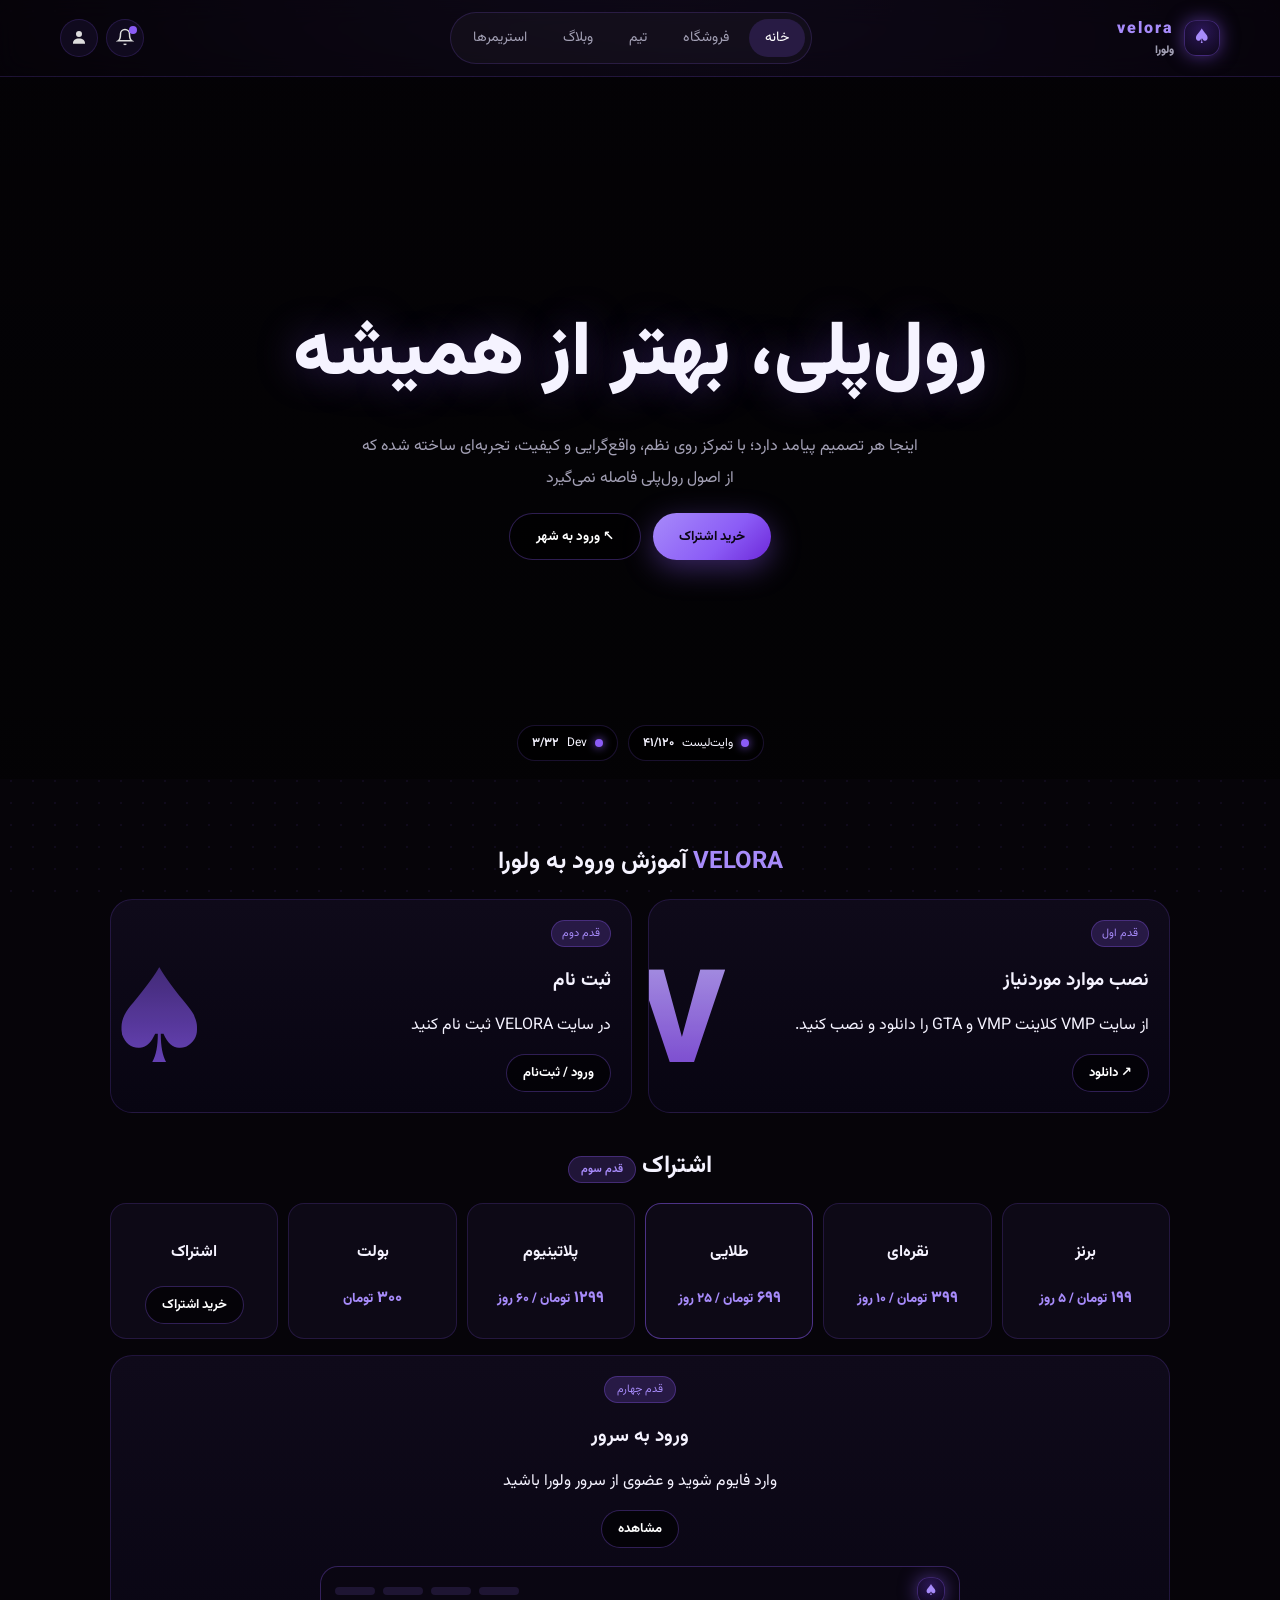
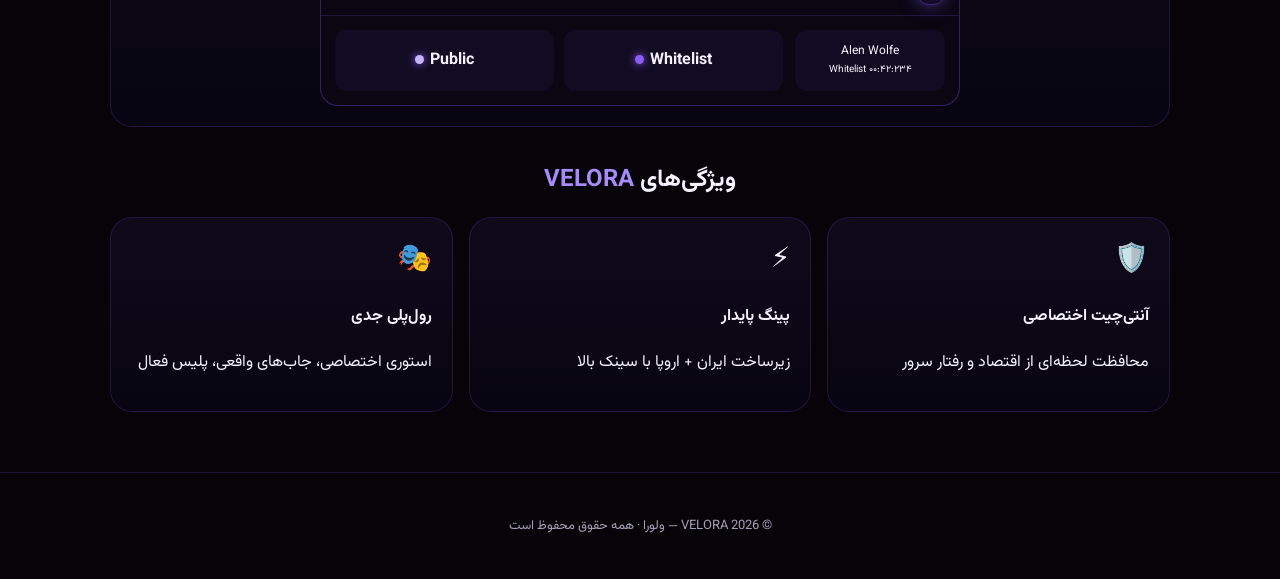
==== index.html @ ada3a2a1 "Add files via upload" ====
<!doctype html>
<html lang="fa" dir="rtl">
<head>
<meta charset="utf-8"/>
<meta name="viewport" content="width=device-width,initial-scale=1"/>
<title>ولورا | رول‌پلی، بهتر از همیشه</title>
<link rel="preconnect" href="https://fonts.googleapis.com">
<link href="https://fonts.googleapis.com/css2?family=Vazirmatn:wght@300;400;500;700;800;900&display=swap" rel="stylesheet">
<link rel="stylesheet" href="style.css"/>
</head>
<body>
<div class="bg-dots"></div>
<div class="bg-glow"></div>

<!-- HEADER -->
<header class="header" id="header">
  <div class="header-inner">
    <a class="logo" href="#/home">
      <span class="logo-mark">♠</span>
      <span class="logo-text">velora<small>ولورا</small></span>
    </a>
    <nav class="nav" id="mainNav">
      <a href="#/home" data-nav="home" class="active">خانه</a>
      <a href="#/shop" data-nav="shop">فروشگاه</a>
      <a href="#/team" data-nav="team">تیم</a>
      <a href="#/blog" data-nav="blog">وبلاگ</a>
      <a href="#/streamers" data-nav="streamers">استریمرها</a>
    </nav>
    <div class="header-actions">
      <button class="icon-btn" id="notifBtn" title="اعلان‌ها">
        <svg viewBox="0 0 24 24" width="18" height="18" fill="none" stroke="currentColor" stroke-width="2"><path d="M6 8a6 6 0 0 1 12 0c0 7 3 9 3 9H3s3-2 3-9"/><path d="M10.3 21a1.94 1.94 0 0 0 3.4 0"/></svg>
        <span class="dot hidden" id="notifDot"></span>
      </button>
      <button class="icon-btn avatar-btn" id="avatarBtn" title="حساب">
        <svg viewBox="0 0 24 24" width="18" height="18" fill="currentColor"><path d="M12 12a4 4 0 1 0 0-8 4 4 0 0 0 0 8zm0 2c-5 0-8 2.5-8 6v1h16v-1c0-3.5-3-6-8-6z"/></svg>
      </button>
      <button class="hamburger" id="menuBtn">☰</button>
    </div>
  </div>
  <div class="notif-panel hidden" id="notifPanel"></div>
</header>

<main>
<!-- HOME -->
<section class="page active" id="page-home">
  <div class="hero">
    <div class="hero-bg"></div>
    <div class="hero-content">
      <h1 class="hero-title">رول‌پلی، بهتر از همیشه</h1>
      <p class="hero-sub">اینجا هر تصمیم پیامد دارد؛ با تمرکز روی نظم، واقع‌گرایی و کیفیت، تجربه‌ای ساخته شده که<br/>از اصول رول‌پلی فاصله نمی‌گیرد</p>
      <div class="hero-btns">
        <button class="btn primary" data-go="#/shop">خرید اشتراک</button>
        <button class="btn ghost" id="enterCityBtn"><span>↖</span> ورود به شهر</button>
      </div>
    </div>
    <div class="hero-status">
      <span class="pill"><i class="pulse"></i> وایت‌لیست <b id="wlCount">۴۱/۱۲۰</b></span>
      <span class="pill"><i class="pulse"></i> Dev <b>۳/۳۲</b></span>
    </div>
  </div>

  <div class="container">
    <h2 class="sec-title"><span class="accent">VELORA</span> آموزش ورود به ولورا</h2>
    <div class="grid2">
      <div class="card tutorial">
        <div class="t-badge">قدم اول</div>
        <div class="t-icon v">V</div>
        <h3>نصب موارد موردنیاز</h3>
        <p>از سایت VMP کلاینت VMP و GTA را دانلود و نصب کنید.</p>
        <button class="btn small ghost">↗ دانلود</button>
      </div>
      <div class="card tutorial">
        <div class="t-badge">قدم دوم</div>
        <div class="t-icon spade">♠</div>
        <h3>ثبت نام</h3>
        <p>در سایت VELORA ثبت نام کنید</p>
        <button class="btn small ghost" data-go="#/auth">ورود / ثبت‌نام</button>
      </div>
    </div>

    <h2 class="sec-title">اشتراک <span class="mini-badge">قدم سوم</span></h2>
    <div class="subs">
      <div class="sub-card"><h4>برنز</h4><div class="price">۱۹۹ <small>تومان / ۵ روز</small></div></div>
      <div class="sub-card"><h4>نقره‌ای</h4><div class="price">۳۹۹ <small>تومان / ۱۰ روز</small></div></div>
      <div class="sub-card gold"><h4>طلایی</h4><div class="price">۶۹۹ <small>تومان / ۲۵ روز</small></div></div>
      <div class="sub-card"><h4>پلاتینیوم</h4><div class="price">۱۲۹۹ <small>تومان / ۶۰ روز</small></div></div>
      <div class="sub-card danger"><h4>بولت</h4><div class="price">۳۰۰ <small>تومان</small></div></div>
      <div class="sub-card buy-card"><h4>اشتراک</h4><button class="btn small ghost" data-go="#/shop">خرید اشتراک</button></div>
    </div>

    <div class="card center-card">
      <div class="mini-badge">قدم چهارم</div>
      <h3>ورود به سرور</h3>
      <p class="muted">وارد فایوم شوید و عضوی از سرور ولورا باشید</p>
      <button class="btn small ghost" data-go="#/dashboard">مشاهده</button>
      <div class="mock">
        <div class="mock-top"><span class="logo-mark sm">♠</span><div class="mock-nav"><i></i><i></i><i></i><i></i></div></div>
        <div class="mock-body">
          <div class="mock-side">Alen Wolfe<br/><small>Whitelist ۰۰:۴۲:۲۳۴</small></div>
          <div class="mock-cards"><div class="mock-c"><b>Whitelist</b><span class="online"></span></div><div class="mock-c"><b>Public</b><span class="online y"></span></div></div>
        </div>
      </div>
    </div>

    <h2 class="sec-title">ویژگی‌های <span class="accent">VELORA</span></h2>
    <div class="grid3" id="features">
      <div class="card"><div class="f-ico">🛡️</div><h4>آنتی‌چیت اختصاصی</h4><p class="muted">محافظت لحظه‌ای از اقتصاد و رفتار سرور</p></div>
      <div class="card"><div class="f-ico">⚡</div><h4>پینگ پایدار</h4><p class="muted">زیرساخت ایران + اروپا با سینک بالا</p></div>
      <div class="card"><div class="f-ico">🎭</div><h4>رول‌پلی جدی</h4><p class="muted">استوری اختصاصی، جاب‌های واقعی، پلیس فعال</p></div>
    </div>
  </div>
</section>

<!-- SHOP -->
<section class="page" id="page-shop">
  <div class="container shop-layout">
    <div class="shop-main">
      <div class="featured" id="featuredRow"></div>
      <div class="shop-head">
        <h2>همه محصولات</h2>
        <select id="sortSel"><option value="new">پیش‌فرض</option><option value="cheap">ارزان‌ترین</option><option value="exp">گران‌ترین</option></select>
      </div>
      <div class="products" id="productGrid"></div>
      <div class="card add-card">
        <h3>➕ افزودن آیتم جدید</h3>
        <p class="muted">فقط کاربران واردشده می‌توانند آیتم اضافه کنند. اگر وارد نیستید به صفحه ساخت اکانت منتقل می‌شوید.</p>
        <button class="btn primary" id="openAddBtn">افزودن آیتم</button>
      </div>
    </div>
    <aside class="filters">
      <div class="f-head"><b>فیلترها (<span id="filterCount">۰</span>)</b><button class="btn small ghost" id="clearFilters">حذف فیلتر</button></div>
      <div class="search"><input id="searchInp" placeholder="جستجو محصول"/><span>🔍</span></div>
      <h4>دسته‌بندی</h4>
      <label class="radio"><input type="radio" name="cat" value="all" checked/> همه</label>
      <label class="radio"><input type="radio" name="cat" value="plate"/> پلاک</label>
      <label class="radio"><input type="radio" name="cat" value="phone"/> شماره تلفن</label>
      <h4>قیمت (تومان)</h4>
      <label class="check"><input type="checkbox" class="priceF" value="0-100"/> زیر ۱۰۰</label>
      <label class="check"><input type="checkbox" class="priceF" value="100-200"/> ۱۰۰ – ۲۰۰</label>
      <label class="check"><input type="checkbox" class="priceF" value="200-100000"/> ۲۰۰ – ۳۰۰</label>
    </aside>
  </div>
</section>

<!-- AUTH -->
<section class="page" id="page-auth">
  <div class="auth-wrap">
    <div class="auth-blur"></div>
    <div class="auth-card">
      <div class="tabs"><button class="tab active" data-tab="register">ثبت نام</button><button class="tab" data-tab="login">ورود</button></div>
      <h2 id="authTitle">ثبت نام</h2>
      <p class="muted">وارد حساب کاربری خود شوید</p>
      <form id="registerForm" novalidate>
        <label>نام کاربری<input id="rUser" placeholder="arian-rra" autocomplete="username"/></label>
        <label>شماره موبایل<input id="rPhone" placeholder="۰۹۰۰۰۰۰۰۲۳۴" inputmode="numeric"/></label>
        <label>ایمیل<input id="rEmail" placeholder="name@email.com" dir="ltr"/></label>
        <div class="row2">
          <label>رمز<input id="rPass" type="password" placeholder="••••••"/></label>
          <label>تکرار رمز<input id="rPass2" type="password" placeholder="••••••"/></label>
        </div>
        <div class="err" id="rErr"></div>
        <button class="btn primary full" type="submit">ساخت حساب کاربری</button>
      </form>
      <form id="loginForm" class="hidden" novalidate>
        <label>نام کاربری یا ایمیل<input id="lUser" placeholder="arian-rra"/></label>
        <label>رمز عبور<input id="lPass" type="password" placeholder="••••••"/></label>
        <div class="err" id="lErr"></div>
        <button class="btn primary full" type="submit">ورود به حساب</button>
      </form>
      <div class="or">یا</div>
      <div class="social"><button class="btn ghost" type="button">G</button><button class="btn ghost" type="button">★</button></div>
      <p class="muted center">حساب کاربری دارید؟ <a href="#/auth" id="swapToLogin">ورود</a></p>
    </div>
  </div>
</section>

<!-- DASHBOARD -->
<section class="page" id="page-dashboard">
  <div class="container dash-layout">
    <aside class="side">
      <div class="me"><div class="avatar-lg" id="meAvatar">V</div><div><b id="meName">مهمان</b><small id="meRole">بدون سایت</small></div></div>
      <button class="side-btn active" data-dash="servers">🖥 سرورها</button>
      <button class="side-btn" data-dash="support">💬 پشتیبانی</button>
      <button class="side-btn" data-dash="app">📦 اپلیکیشن</button>
      <button class="side-btn" data-dash="settings">⚙ تنظیمات</button>
      <button class="side-btn danger" id="logoutBtn">⏻ خروج از حساب</button>
    </aside>
    <div class="dash-main">
      <div class="dash-pane active" id="dash-servers">
        <div class="card"><h3>ورود به سرور</h3><p class="muted">برای ورود به سرور یکی را انتخاب کنید</p></div>
        <div class="grid2">
          <div class="card"><h3>وایت‌لیست <i class="online"></i></h3><p class="muted">بازیکنان ۴۳/۱۲۰ — معمول</p><button class="btn primary full queueBtn">ورود به صف</button></div>
          <div class="card"><h3>Dev <i class="online"></i></h3><p class="muted">بازیکنان ۲/۳۲ — معمول</p><button class="btn primary full queueBtn">ورود به صف</button></div>
        </div>
        <div class="card"><h3>خریدهای من</h3><div id="myOrders" class="muted">هنوز خریدی ثبت نشده.</div></div>
      </div>
      <div class="dash-pane" id="dash-support"><div class="card"><h3>پشتیبانی</h3><p class="muted">تیکت جدید ثبت کنید.</p><input id="ticketSub" placeholder="موضوع تیکت"/><textarea id="ticketMsg" placeholder="متن پیام"></textarea><button class="btn primary" id="ticketBtn">ارسال تیکت</button><div id="ticketList"></div></div></div>
      <div class="dash-pane" id="dash-app"><div class="card"><h3>اپلیکیشن ولورا</h3><p class="muted">به‌زودی برای ویندوز و موبایل.</p></div></div>
      <div class="dash-pane" id="dash-settings">
        <div class="card"><h3>شما اشتراک فعالی ندارید</h3><p class="muted">برای خرید اشتراک می‌توانید به صفحه فروشگاه مراجعه کنید</p><button class="btn primary" data-go="#/shop">فروشگاه</button></div>
        <div class="grid2">
          <div class="card"><h4>عکس پروفایل</h4><input type="file" id="avatarInp" accept="image/*"/><button class="btn small primary" id="avatarSave">آپلود</button></div>
          <div class="card"><h4>پروفایل</h4><p class="muted">تنظیمات پروفایل خود را مدیریت کنید</p></div>
          <div class="card"><h4>⟨⟩ دیسکورد</h4><p class="muted">پروفایل شما به دیسکورد لینک نمی‌باشد</p><button class="btn small ghost linkBtn">لینک</button></div>
          <div class="card"><h4>⦿ استیم</h4><p class="muted">پروفایل شما به استیم لینک نمی‌باشد</p><button class="btn small ghost linkBtn">لینک</button></div>
        </div>
        <div class="card"><button class="btn small ghost" id="toggleInfo">◉ نمایش اطلاعات حساب</button><pre id="accInfo" class="hidden"></pre></div>
      </div>
    </div>
  </div>
</section>

<section class="page" id="page-team"><div class="container"><h2 class="sec-title">تیم ولورا</h2><div class="grid3"><div class="card"><h4>👑 بنیان‌گذار</h4><p class="muted">مدیریت ارشد سرور</p></div><div class="card"><h4>🛠️ توسعه‌دهنده</h4><p class="muted">اسکریپت و زیرساخت</p></div><div class="card"><h4>🎧 پشتیبانی</h4><p class="muted">پاسخگویی ۲۴/۷</p></div></div></div></section>
<section class="page" id="page-blog"><div class="container"><h2 class="sec-title">وبلاگ</h2><div class="card"><h4>آپدیت جدید ولورا منتشر شد</h4><p class="muted">سیستم اقتصادی جدید، شغل‌های تازه و ایونت هفتگی.</p></div></div></section>
<section class="page" id="page-streamers"><div class="container"><h2 class="sec-title">استریمرها</h2><div class="card"><p class="muted">به‌زودی لیست استریمرهای رسمی ولورا اینجا قرار می‌گیرد.</p></div></div></section>
</main>

<!-- ADD MODAL -->
<div class="modal hidden" id="addModal">
  <div class="modal-card">
    <h3>افزودن آیتم جدید</h3>
    <label>عنوان (انگلیسی)<input id="nTitle" placeholder="Vehicle Plate"/></label>
    <label>مقدار / شماره<input id="nValue" placeholder="TURK / 9123333444"/></label>
    <label>دسته<select id="nCat"><option value="plate">پلاک</option><option value="phone">شماره تلفن</option></select></label>
    <label>قیمت (تومان)<input id="nPrice" type="number" min="1" placeholder="1000"/></label>
    <label>کمیابی<select id="nRare"><option>LEGENDARY</option><option>EPIC</option><option>RARE</option></select></label>
    <div class="err" id="nErr"></div>
    <div class="row"><button class="btn ghost" id="addCancel">انصراف</button><button class="btn primary" id="addSave">ثبت آیتم</button></div>
  </div>
</div>

<div class="toast-wrap" id="toasts"></div>
<footer><p>© 2026 VELORA — ولورا · همه حقوق محفوظ است</p></footer>
<script src="app.js"></script>
</body>
</html>
---- style.css ----
:root{--bg:#060409;--bg2:#0b0614;--card:#0f0a1a;--card2:#130c22;--border:rgba(139,92,246,.18);--border2:rgba(139,92,246,.32);--p:#8b5cf6;--pl:#a78bfa;--pd:#6d28d9;--t:#f5f3ff;--m:#a3a0b5;--ok:#a78bfa;--danger:#f43f5e}
*{box-sizing:border-box}body{margin:0;background:var(--bg);color:var(--t);font-family:Vazirmatn,system-ui,Tahoma,sans-serif;overflow-x:hidden}
a{color:var(--pl)}.bg-dots{position:fixed;inset:0;background-image:radial-gradient(rgba(139,92,246,.22) 1px,transparent 1px);background-size:22px 22px;opacity:.35;pointer-events:none;z-index:0}
.bg-glow{position:fixed;inset:0;background:radial-gradient(700px 320px at 50% -40px,rgba(139,92,246,.22),transparent),radial-gradient(600px 400px at 85% 30%,rgba(109,40,217,.12),transparent);pointer-events:none;z-index:0}
.header{position:sticky;top:0;z-index:20;backdrop-filter:blur(12px);background:rgba(6,4,9,.7);border-bottom:1px solid var(--border)}
.header-inner{max-width:1200px;margin:auto;display:flex;align-items:center;justify-content:space-between;padding:12px 20px}
.logo{display:flex;align-items:center;gap:10px;text-decoration:none;color:var(--t)}
.logo-mark{width:36px;height:36px;display:grid;place-items:center;background:radial-gradient(circle at 50% 30%,#2a1656,#0d0718);border:1px solid var(--border2);border-radius:12px;color:var(--pl);font-size:20px;box-shadow:0 0 18px rgba(139,92,246,.5)}
.logo-mark.sm{width:28px;height:28px;font-size:15px}
.logo-text{font-weight:900;letter-spacing:2px;color:var(--pl)}.logo-text small{display:block;font-size:11px;color:var(--m);letter-spacing:0}
.nav{display:flex;gap:4px;background:rgba(255,255,255,.03);border:1px solid var(--border);padding:6px;border-radius:999px}
.nav a{color:var(--m);text-decoration:none;padding:8px 16px;border-radius:999px;font-size:14px}.nav a.active,.nav a:hover{background:rgba(139,92,246,.18);color:#fff}
.header-actions{display:flex;gap:8px;align-items:center}
.icon-btn{width:38px;height:38px;border-radius:50%;border:1px solid var(--border);background:#100a1e;color:#ddd;cursor:pointer;position:relative}
.icon-btn:hover{border-color:var(--p)}.dot{position:absolute;top:6px;right:6px;width:8px;height:8px;background:var(--p);border-radius:50%}.hidden{display:none!important}
.hamburger{display:none;background:none;border:1px solid var(--border);color:#fff;border-radius:10px;padding:8px 10px}
.notif-panel{position:absolute;left:20px;top:60px;background:var(--card);border:1px solid var(--border2);border-radius:14px;padding:12px;min-width:280px;box-shadow:0 20px 60px rgba(0,0,0,.6)}
main{position:relative;z-index:1}.page{display:none}.page.active{display:block}
.hero{position:relative;min-height:78vh;display:flex;align-items:center;justify-content:center;text-align:center;overflow:hidden;background:#050308}
.hero-bg{position:absolute;inset:0;background:linear-gradient(rgba(5,3,8,.72),rgba(5,3,8,.92)),url('https://images.unsplash.com/photo-1477959858617-67f85cf4f1df?w=1600&q=60&auto=format&fit=crop') center/cover;filter:grayscale(.4) brightness(.7)}
.hero-content{position:relative;max-width:800px;padding:40px 20px}.hero-title{font-size:clamp(38px,7vw,76px);font-weight:900;margin:0;text-shadow:0 0 40px rgba(139,92,246,.35)}
.hero-sub{color:var(--m);line-height:2}.hero-btns{display:flex;gap:12px;justify-content:center;margin-top:18px}
.btn{border-radius:999px;padding:12px 26px;border:1px solid var(--border2);cursor:pointer;font-family:inherit;font-weight:700}
.btn.primary{background:linear-gradient(135deg,var(--pl),var(--p) 60%,var(--pd));color:#0b0614;border:none;box-shadow:0 8px 30px rgba(139,92,246,.4)}
.btn.primary:hover{filter:brightness(1.1)}.btn.ghost{background:rgba(0,0,0,.6);color:#fff}.btn.small{padding:8px 16px;font-size:13px}.btn.full{width:100%}
.hero-status{position:absolute;bottom:18px;display:flex;gap:10px}.pill{background:rgba(0,0,0,.7);border:1px solid var(--border);border-radius:999px;padding:8px 14px;font-size:12px;display:flex;gap:8px;align-items:center}.pulse{width:8px;height:8px;background:var(--p);border-radius:50%;box-shadow:0 0 10px var(--p);animation:pl 1.6s infinite}@keyframes pl{50%{opacity:.4}}
.container{max-width:1100px;margin:auto;padding:30px 20px}
.sec-title{text-align:center;margin:34px 0 18px;font-size:24px}.accent{color:var(--pl)}
.grid2{display:grid;grid-template-columns:1fr 1fr;gap:16px}.grid3{display:grid;grid-template-columns:repeat(3,1fr);gap:16px}
.card{background:linear-gradient(180deg,var(--card),#080512);border:1px solid var(--border);border-radius:22px;padding:20px;position:relative;overflow:hidden}
.card:hover{border-color:var(--border2)}
.tutorial{min-height:170px}.t-badge{background:rgba(139,92,246,.2);color:var(--pl);font-size:11px;padding:4px 10px;border-radius:999px;display:inline-block;border:1px solid var(--border2)}
.t-icon{position:absolute;left:-10px;bottom:-20px;font-size:130px;font-weight:900;opacity:.9}.t-icon.v{background:linear-gradient(180deg,#c4b5fd,#6d28d9);-webkit-background-clip:text;background-clip:text;color:transparent}
.t-icon.spade{color:transparent;background:linear-gradient(180deg,#3a2568,#8b5cf6);-webkit-background-clip:text;background-clip:text}
.subs{display:grid;grid-template-columns:repeat(6,1fr);gap:10px}.sub-card{background:#0d0916;border:1px solid var(--border);border-radius:16px;padding:14px;text-align:center}.sub-card.gold{border-color:rgba(139,92,246,.5)}.price{color:var(--pl);font-weight:800}
.center-card{text-align:center;margin-top:16px}.mini-badge{background:rgba(139,92,246,.2);color:var(--pl);border:1px solid var(--border2);font-size:11px;padding:4px 12px;border-radius:999px;display:inline-block}
.mock{margin:18px auto 0;max-width:640px;background:#0a0612;border:1px solid var(--border2);border-radius:18px;overflow:hidden}.mock-top{display:flex;align-items:center;justify-content:space-between;padding:10px 14px;border-bottom:1px solid var(--border)}.mock-nav{display:flex;gap:8px}.mock-nav i{width:40px;height:8px;background:#1e1533;border-radius:99px;display:block}.mock-body{display:flex;gap:12px;padding:14px}.mock-side{width:150px;background:#120c22;border-radius:12px;padding:12px;font-size:12px}.mock-cards{flex:1;display:grid;grid-template-columns:1fr 1fr;gap:10px}.mock-c{background:#120c22;border-radius:12px;padding:18px}.online{display:inline-block;width:9px;height:9px;background:var(--p);border-radius:50%;box-shadow:0 0 8px var(--p);margin-right:6px}.online.y{background:#c4b5fd}
.f-ico{font-size:28px}
/* shop */
.shop-layout{display:grid;grid-template-columns:1fr 260px;gap:18px}.featured{display:grid;grid-template-columns:repeat(3,1fr);gap:14px;margin-bottom:16px}
.products{display:grid;grid-template-columns:repeat(3,1fr);gap:14px}
.p-card{background:#0e0a18;border:1px solid rgba(255,180,0,.35);border-radius:20px;overflow:hidden;position:relative}
.p-card.plate{border-color:var(--border2)}.p-visual{background:#000;border:1px solid var(--p);margin:10px;border-radius:14px;padding:18px 10px;text-align:center;box-shadow:inset 0 0 30px rgba(139,92,246,.25),0 0 20px rgba(139,92,246,.2)}
.p-visual .neon{font-weight:900;font-size:26px;color:#d8ccff;text-shadow:0 0 8px var(--p),0 0 22px var(--p);letter-spacing:1px;direction:ltr}
.p-visual .sub{font-size:11px;letter-spacing:4px;color:var(--pl)}.rare{position:absolute;top:12px;left:12px;font-size:10px;background:rgba(0,0,0,.7);border:1px solid #a78bfa;color:#d9ccff;padding:3px 10px;border-radius:999px}
.p-body{padding:12px 14px}.p-body h4{margin:0}.p-body small{color:var(--pl)}.p-foot{display:flex;justify-content:space-between;align-items:center;margin-top:10px}.p-price{font-weight:900;font-size:20px}.p-price small{font-size:11px;color:var(--m);font-weight:400}
.sold{background:rgba(139,92,246,.25);color:#cfc3ff;border:none;padding:10px 18px;border-radius:999px}
.shop-head{display:flex;justify-content:space-between;align-items:center;margin:8px 0}
.filters{background:#0d0916;border:1px solid var(--border);border-radius:18px;padding:16px;height:fit-content;position:sticky;top:80px}
.f-head{display:flex;justify-content:space-between;align-items:center}.search{display:flex;align-items:center;background:#080512;border:1px solid var(--border);border-radius:12px;padding:8px 12px;margin:14px 0}.search input{background:none;border:none;color:#fff;outline:none;width:100%;font-family:inherit}
.radio,.check{display:block;margin:8px 0;color:var(--m);font-size:14px;cursor:pointer}
select,input,textarea{background:#080512;border:1px solid var(--border);color:#fff;border-radius:12px;padding:12px;font-family:inherit;width:100%;margin-top:6px}
label{font-size:13px;color:var(--m);display:block;margin:10px 0}input:focus{border-color:var(--p);outline:none}
.add-card{margin-top:16px;text-align:center}
/* auth */
.auth-wrap{display:grid;grid-template-columns:1fr 480px;min-height:80vh}.auth-blur{background:url('https://images.unsplash.com/photo-1449824913935-59a10b8d2000?w=800&q=60') center/cover;filter:blur(18px) brightness(.4)}
.auth-card{background:#080510;border:1px solid var(--border);border-radius:26px;padding:28px;margin:30px;align-self:center}
.tabs{display:flex;gap:8px;margin-bottom:10px}.tab{flex:1;padding:10px;border-radius:12px;border:1px solid var(--border);background:transparent;color:var(--m);cursor:pointer}.tab.active{background:rgba(139,92,246,.18);color:#fff;border-color:var(--p)}
.row2{display:grid;grid-template-columns:1fr 1fr;gap:10px}.err{color:var(--danger);font-size:13px;min-height:18px;margin:6px 0}.or{text-align:center;color:var(--m);margin:12px 0}.social{display:grid;grid-template-columns:1fr 1fr;gap:10px}.center{text-align:center}
/* dash */
.dash-layout{display:grid;grid-template-columns:240px 1fr;gap:16px}.side{background:#0d0916;border:1px solid var(--border);border-radius:20px;padding:16px;height:fit-content;position:sticky;top:80px;display:flex;flex-direction:column;gap:8px}.me{display:flex;gap:10px;align-items:center;padding-bottom:12px;border-bottom:1px solid var(--border)}.avatar-lg{width:44px;height:44px;border-radius:50%;background:linear-gradient(135deg,var(--pl),var(--pd));display:grid;place-items:center;font-weight:900;color:#0b0614;overflow:hidden}.avatar-lg img{width:100%;height:100%;object-fit:cover}
.side-btn{background:transparent;border:1px solid transparent;color:var(--m);text-align:right;padding:12px;border-radius:12px;cursor:pointer;font-family:inherit}.side-btn.active{background:rgba(139,92,246,.18);color:#fff;border-color:var(--border)}.side-btn.danger{color:var(--danger)}
.dash-pane{display:none;flex-direction:column;gap:14px}.dash-pane.active{display:flex}
.modal{position:fixed;inset:0;background:rgba(0,0,0,.7);display:grid;place-items:center;z-index:50}.modal-card{background:var(--card2);border:1px solid var(--border2);border-radius:20px;padding:22px;width:min(440px,92vw)}.row{display:flex;gap:10px;margin-top:12px}
.toast-wrap{position:fixed;bottom:20px;left:50%;transform:translateX(-50%);display:flex;flex-direction:column;gap:8px;z-index:99}.toast{background:#140d26;border:1px solid var(--p);padding:12px 18px;border-radius:14px;box-shadow:0 10px 40px rgba(0,0,0,.5)}
footer{text-align:center;color:var(--m);padding:30px;font-size:13px;border-top:1px solid var(--border);margin-top:30px}
pre{background:#080512;padding:12px;border-radius:12px;overflow:auto;direction:ltr;text-align:left}
@media(max-width:900px){.grid2,.grid3,.products,.featured,.subs{grid-template-columns:1fr 1fr}.shop-layout,.dash-layout,.auth-wrap{grid-template-columns:1fr}.nav{display:none}.nav.open{display:flex;position:absolute;top:60px;right:10px;flex-direction:column;background:#0f0a1e;border-radius:16px;padding:10px;z-index:30}.hamburger{display:block}}
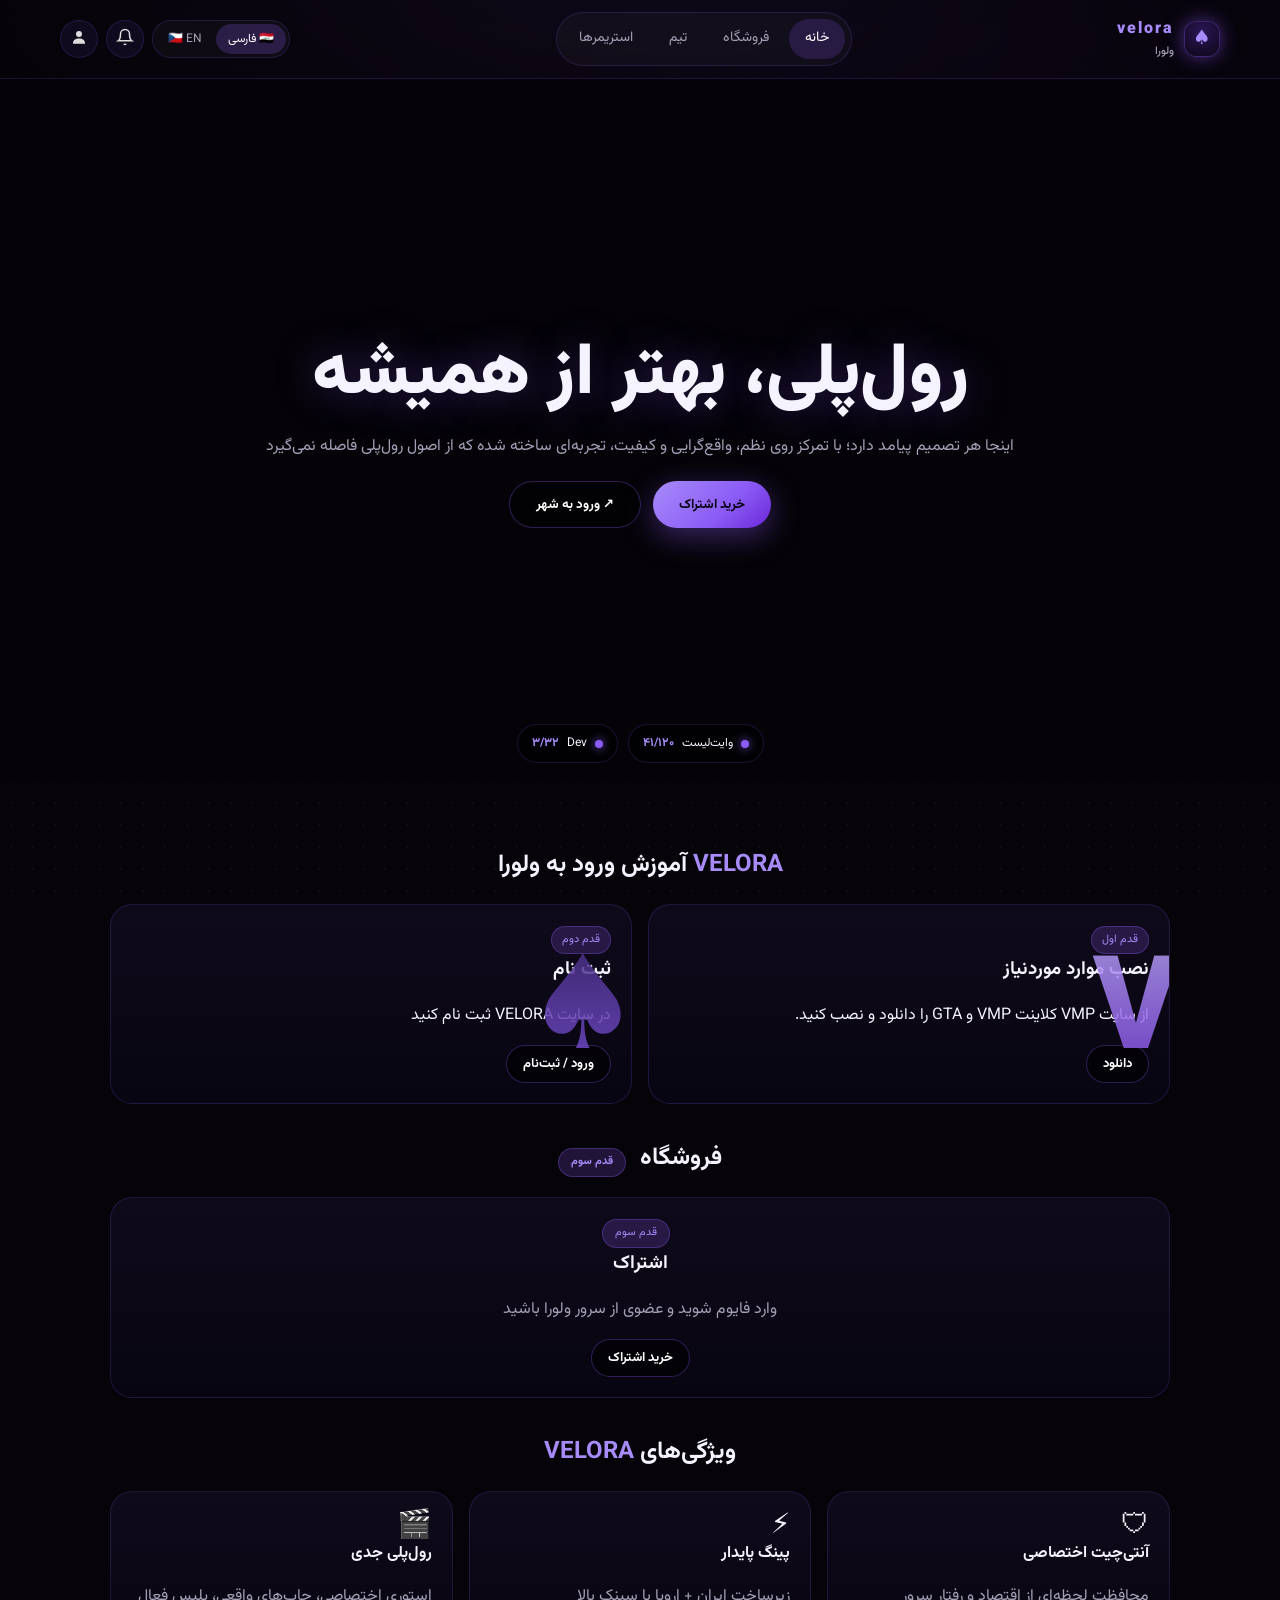
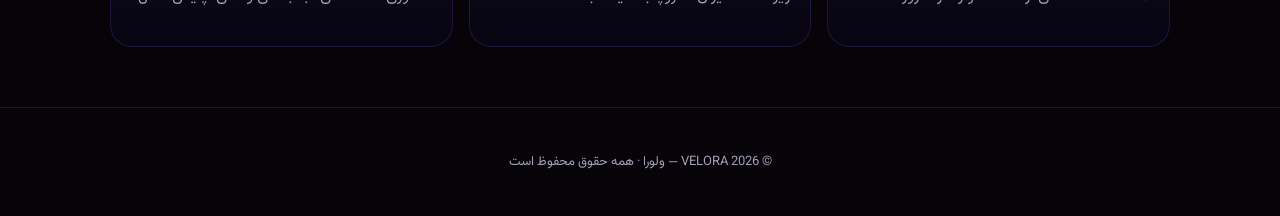
==== commit c66763fd: "Add files via upload" ====
--- a/index.html
+++ b/index.html
@@ -3,8 +3,10 @@
 <head>
 <meta charset="utf-8"/>
 <meta name="viewport" content="width=device-width,initial-scale=1"/>
-<title>ولورا | رول‌پلی، بهتر از همیشه</title>
+<title data-i18n-title>VELORA</title>
+<link rel="icon" href="data:image/svg+xml,%3Csvg xmlns='http://www.w3.org/2000/svg' viewBox='0 0 32 32'%3E%3Ctext y='26' font-size='26'%3E%E2%99%A0%3C/text%3E%3C/svg%3E">
 <link rel="preconnect" href="https://fonts.googleapis.com">
+<link rel="preconnect" href="https://fonts.gstatic.com" crossorigin>
 <link href="https://fonts.googleapis.com/css2?family=Vazirmatn:wght@300;400;500;700;800;900&display=swap" rel="stylesheet">
 <link rel="stylesheet" href="style.css"/>
 </head>
@@ -12,225 +14,312 @@
 <div class="bg-dots"></div>
 <div class="bg-glow"></div>
 
-<!-- HEADER -->
-<header class="header" id="header">
+<!-- ================= HEADER ================= -->
+<header class="header">
   <div class="header-inner">
-    <a class="logo" href="#/home">
-      <span class="logo-mark">♠</span>
-      <span class="logo-text">velora<small>ولورا</small></span>
+    <a class="logo" href="#/home" data-nav-go="home">
+      <span class="logo-mark">&#9824;</span>
+      <span class="logo-text">velora<small data-i18n="brandFa">ولورا</small></span>
     </a>
+
     <nav class="nav" id="mainNav">
-      <a href="#/home" data-nav="home" class="active">خانه</a>
-      <a href="#/shop" data-nav="shop">فروشگاه</a>
-      <a href="#/team" data-nav="team">تیم</a>
-      <a href="#/blog" data-nav="blog">وبلاگ</a>
-      <a href="#/streamers" data-nav="streamers">استریمرها</a>
+      <a href="#/home"      data-nav="home"      data-i18n="nav_home">خانه</a>
+      <a href="#/store"     data-nav="store"     data-i18n="nav_store">فروشگاه</a>
+      <a href="#/team"      data-nav="team"      data-i18n="nav_team">تیم</a>
+      <a href="#/streamers" data-nav="streamers" data-i18n="nav_streamers">استریمرها</a>
     </nav>
+
     <div class="header-actions">
-      <button class="icon-btn" id="notifBtn" title="اعلان‌ها">
+      <div class="lang-switch" id="langSwitch" role="group" aria-label="Language">
+        <button data-lang="fa" class="active">&#127470;&#127478; فارسی</button>
+        <button data-lang="en">&#127464;&#127487; EN</button>
+      </div>
+      <button class="icon-btn" id="notifBtn" title="Notifications" aria-label="Notifications">
         <svg viewBox="0 0 24 24" width="18" height="18" fill="none" stroke="currentColor" stroke-width="2"><path d="M6 8a6 6 0 0 1 12 0c0 7 3 9 3 9H3s3-2 3-9"/><path d="M10.3 21a1.94 1.94 0 0 0 3.4 0"/></svg>
         <span class="dot hidden" id="notifDot"></span>
       </button>
-      <button class="icon-btn avatar-btn" id="avatarBtn" title="حساب">
+      <button class="icon-btn" id="accountBtn" title="Account" aria-label="Account">
         <svg viewBox="0 0 24 24" width="18" height="18" fill="currentColor"><path d="M12 12a4 4 0 1 0 0-8 4 4 0 0 0 0 8zm0 2c-5 0-8 2.5-8 6v1h16v-1c0-3.5-3-6-8-6z"/></svg>
       </button>
-      <button class="hamburger" id="menuBtn">☰</button>
+      <button class="hamburger" id="menuBtn" aria-label="Menu">&#9776;</button>
     </div>
   </div>
   <div class="notif-panel hidden" id="notifPanel"></div>
 </header>
 
 <main>
-<!-- HOME -->
-<section class="page active" id="page-home">
+<!-- ================= HOME ================= -->
+<section class="page" id="page-home">
   <div class="hero">
     <div class="hero-bg"></div>
     <div class="hero-content">
-      <h1 class="hero-title">رول‌پلی، بهتر از همیشه</h1>
-      <p class="hero-sub">اینجا هر تصمیم پیامد دارد؛ با تمرکز روی نظم، واقع‌گرایی و کیفیت، تجربه‌ای ساخته شده که<br/>از اصول رول‌پلی فاصله نمی‌گیرد</p>
+      <h1 class="hero-title" data-i18n="hero_title">رول‌پلی، بهتر از همیشه</h1>
+      <p class="hero-sub" data-i18n="hero_sub">اینجا هر تصمیم پیامد دارد؛ با تمرکز روی نظم، واقع‌گرایی و کیفیت، تجربه‌ای ساخته شده که از اصول رول‌پلی فاصله نمی‌گیرد</p>
       <div class="hero-btns">
-        <button class="btn primary" data-go="#/shop">خرید اشتراک</button>
-        <button class="btn ghost" id="enterCityBtn"><span>↖</span> ورود به شهر</button>
+        <button class="btn primary" data-go="#/store" data-i18n="cta_buy">خرید اشتراک</button>
+        <button class="btn ghost" id="enterCityBtn"><span>&#8599;</span> <span data-i18n="cta_enter">ورود به شهر</span></button>
       </div>
     </div>
     <div class="hero-status">
-      <span class="pill"><i class="pulse"></i> وایت‌لیست <b id="wlCount">۴۱/۱۲۰</b></span>
+      <span class="pill"><i class="pulse"></i> <span data-i18n="whitelist">وایت‌لیست</span> <b>۴۱/۱۲۰</b></span>
       <span class="pill"><i class="pulse"></i> Dev <b>۳/۳۲</b></span>
     </div>
   </div>
 
   <div class="container">
-    <h2 class="sec-title"><span class="accent">VELORA</span> آموزش ورود به ولورا</h2>
+    <h2 class="sec-title"><span class="accent">VELORA</span> <span data-i18n="tut_title">آموزش ورود به ولورا</span></h2>
     <div class="grid2">
       <div class="card tutorial">
-        <div class="t-badge">قدم اول</div>
+        <div class="t-badge" data-i18n="step1">قدم اول</div>
         <div class="t-icon v">V</div>
-        <h3>نصب موارد موردنیاز</h3>
-        <p>از سایت VMP کلاینت VMP و GTA را دانلود و نصب کنید.</p>
-        <button class="btn small ghost">↗ دانلود</button>
+        <h3 data-i18n="tut_install">نصب موارد موردنیاز</h3>
+        <p data-i18n="tut_install_desc">از سایت VMP کلاینت VMP و GTA را دانلود و نصب کنید.</p>
+        <button class="btn small ghost" data-go="#/store" data-i18n="download">دانلود</button>
       </div>
       <div class="card tutorial">
-        <div class="t-badge">قدم دوم</div>
-        <div class="t-icon spade">♠</div>
-        <h3>ثبت نام</h3>
-        <p>در سایت VELORA ثبت نام کنید</p>
-        <button class="btn small ghost" data-go="#/auth">ورود / ثبت‌نام</button>
-      </div>
-    </div>
-
-    <h2 class="sec-title">اشتراک <span class="mini-badge">قدم سوم</span></h2>
-    <div class="subs">
-      <div class="sub-card"><h4>برنز</h4><div class="price">۱۹۹ <small>تومان / ۵ روز</small></div></div>
-      <div class="sub-card"><h4>نقره‌ای</h4><div class="price">۳۹۹ <small>تومان / ۱۰ روز</small></div></div>
-      <div class="sub-card gold"><h4>طلایی</h4><div class="price">۶۹۹ <small>تومان / ۲۵ روز</small></div></div>
-      <div class="sub-card"><h4>پلاتینیوم</h4><div class="price">۱۲۹۹ <small>تومان / ۶۰ روز</small></div></div>
-      <div class="sub-card danger"><h4>بولت</h4><div class="price">۳۰۰ <small>تومان</small></div></div>
-      <div class="sub-card buy-card"><h4>اشتراک</h4><button class="btn small ghost" data-go="#/shop">خرید اشتراک</button></div>
-    </div>
-
+        <div class="t-badge" data-i18n="step2">قدم دوم</div>
+        <div class="t-icon spade">&#9824;</div>
+        <h3 data-i18n="tut_signup">ثبت نام</h3>
+        <p data-i18n="tut_signup_desc">در سایت VELORA ثبت نام کنید</p>
+        <button class="btn small ghost" data-go="#/auth" data-i18n="login_register">ورود / ثبت‌نام</button>
+      </div>
+    </div>
+
+    <h2 class="sec-title">
+      <span data-i18n="nav_store">فروشگاه</span>
+      <span class="mini-badge" data-i18n="step3">قدم سوم</span>
+    </h2>
     <div class="card center-card">
-      <div class="mini-badge">قدم چهارم</div>
-      <h3>ورود به سرور</h3>
-      <p class="muted">وارد فایوم شوید و عضوی از سرور ولورا باشید</p>
-      <button class="btn small ghost" data-go="#/dashboard">مشاهده</button>
-      <div class="mock">
-        <div class="mock-top"><span class="logo-mark sm">♠</span><div class="mock-nav"><i></i><i></i><i></i><i></i></div></div>
-        <div class="mock-body">
-          <div class="mock-side">Alen Wolfe<br/><small>Whitelist ۰۰:۴۲:۲۳۴</small></div>
-          <div class="mock-cards"><div class="mock-c"><b>Whitelist</b><span class="online"></span></div><div class="mock-c"><b>Public</b><span class="online y"></span></div></div>
-        </div>
-      </div>
-    </div>
-
-    <h2 class="sec-title">ویژگی‌های <span class="accent">VELORA</span></h2>
-    <div class="grid3" id="features">
-      <div class="card"><div class="f-ico">🛡️</div><h4>آنتی‌چیت اختصاصی</h4><p class="muted">محافظت لحظه‌ای از اقتصاد و رفتار سرور</p></div>
-      <div class="card"><div class="f-ico">⚡</div><h4>پینگ پایدار</h4><p class="muted">زیرساخت ایران + اروپا با سینک بالا</p></div>
-      <div class="card"><div class="f-ico">🎭</div><h4>رول‌پلی جدی</h4><p class="muted">استوری اختصاصی، جاب‌های واقعی، پلیس فعال</p></div>
-    </div>
-  </div>
-</section>
-
-<!-- SHOP -->
-<section class="page" id="page-shop">
-  <div class="container shop-layout">
-    <div class="shop-main">
-      <div class="featured" id="featuredRow"></div>
-      <div class="shop-head">
-        <h2>همه محصولات</h2>
-        <select id="sortSel"><option value="new">پیش‌فرض</option><option value="cheap">ارزان‌ترین</option><option value="exp">گران‌ترین</option></select>
+      <div class="mini-badge" data-i18n="step3b">قدم سوم</div>
+      <h3 data-i18n="store_head">اشتراک</h3>
+      <p class="muted" data-i18n="store_head_desc">وارد فایوم شوید و عضوی از سرور ولورا باشید</p>
+      <button class="btn small ghost" data-go="#/store" data-i18n="cta_buy">خرید اشتراک</button>
+    </div>
+
+    <h2 class="sec-title"><span data-i18n="features_title">ویژگی‌های</span> <span class="accent">VELORA</span></h2>
+    <div class="grid3">
+      <div class="card"><div class="f-ico">&#128737;</div><h4 data-i18n="f1">آنتی‌چیت اختصاصی</h4><p class="muted" data-i18n="f1d">محافظت لحظه‌ای از اقتصاد و رفتار سرور</p></div>
+      <div class="card"><div class="f-ico">&#9889;</div><h4 data-i18n="f2">پینگ پایدار</h4><p class="muted" data-i18n="f2d">زیرساخت ایران + اروپا با سینک بالا</p></div>
+      <div class="card"><div class="f-ico">&#127916;</div><h4 data-i18n="f3">رول‌پلی جدی</h4><p class="muted" data-i18n="f3d">استوری اختصاصی، جاب‌های واقعی، پلیس فعال</p></div>
+    </div>
+  </div>
+</section>
+
+<!-- ================= STORE ================= -->
+<section class="page" id="page-store">
+  <div class="container store-layout">
+    <aside class="filters">
+      <div class="f-head"><b><span data-i18n="filters">فیلترها</span> (<span id="filterCount">0</span>)</b>
+        <button class="btn small ghost" id="clearFilters" data-i18n="clear">حذف فیلتر</button>
+      </div>
+      <div class="search"><input id="searchInp" data-i18n-ph="search_ph" placeholder="جستجو محصول"/><span>&#128269;</span></div>
+      <h4 data-i18n="category">دسته‌بندی</h4>
+      <label class="radio"><input type="radio" name="cat" value="all" checked/> <span data-i18n="all">همه</span></label>
+      <label class="radio"><input type="radio" name="cat" value="plate"/> <span data-i18n="cat_plate">پلاک</span></label>
+      <label class="radio"><input type="radio" name="cat" value="phone"/> <span data-i18n="cat_phone">شماره تلفن</span></label>
+      <label class="radio"><input type="radio" name="cat" value="other"/> <span data-i18n="cat_other">سایر</span></label>
+      <h4 data-i18n="price_irr">قیمت (تومان)</h4>
+      <label class="check"><input type="checkbox" class="priceF" value="0-100"/> <span data-i18n="p1">زیر ۱۰۰</span></label>
+      <label class="check"><input type="checkbox" class="priceF" value="100-200"/> <span data-i18n="p2">۱۰۰ – ۲۰۰</span></label>
+      <label class="check"><input type="checkbox" class="priceF" value="200-1000000"/> <span data-i18n="p3">۲۰۰ – ۳۰۰+</span></label>
+    </aside>
+
+    <div class="store-main">
+      <div class="store-head">
+        <h2 data-i18n="all_products">همه محصولات</h2>
+        <select id="sortSel">
+          <option value="new" data-i18n="sort_new">پیش‌فرض</option>
+          <option value="cheap" data-i18n="sort_cheap">ارزان‌ترین</option>
+          <option value="expensive" data-i18n="sort_exp">گران‌ترین</option>
+        </select>
       </div>
       <div class="products" id="productGrid"></div>
-      <div class="card add-card">
-        <h3>➕ افزودن آیتم جدید</h3>
-        <p class="muted">فقط کاربران واردشده می‌توانند آیتم اضافه کنند. اگر وارد نیستید به صفحه ساخت اکانت منتقل می‌شوید.</p>
-        <button class="btn primary" id="openAddBtn">افزودن آیتم</button>
-      </div>
-    </div>
-    <aside class="filters">
-      <div class="f-head"><b>فیلترها (<span id="filterCount">۰</span>)</b><button class="btn small ghost" id="clearFilters">حذف فیلتر</button></div>
-      <div class="search"><input id="searchInp" placeholder="جستجو محصول"/><span>🔍</span></div>
-      <h4>دسته‌بندی</h4>
-      <label class="radio"><input type="radio" name="cat" value="all" checked/> همه</label>
-      <label class="radio"><input type="radio" name="cat" value="plate"/> پلاک</label>
-      <label class="radio"><input type="radio" name="cat" value="phone"/> شماره تلفن</label>
-      <h4>قیمت (تومان)</h4>
-      <label class="check"><input type="checkbox" class="priceF" value="0-100"/> زیر ۱۰۰</label>
-      <label class="check"><input type="checkbox" class="priceF" value="100-200"/> ۱۰۰ – ۲۰۰</label>
-      <label class="check"><input type="checkbox" class="priceF" value="200-100000"/> ۲۰۰ – ۳۰۰</label>
-    </aside>
-  </div>
-</section>
-
-<!-- AUTH -->
+      <p class="muted center hidden" id="storeEmpty" data-i18n="no_products">محصولی یافت نشد.</p>
+    </div>
+  </div>
+</section>
+
+<!-- ================= AUTH ================= -->
 <section class="page" id="page-auth">
   <div class="auth-wrap">
     <div class="auth-blur"></div>
     <div class="auth-card">
-      <div class="tabs"><button class="tab active" data-tab="register">ثبت نام</button><button class="tab" data-tab="login">ورود</button></div>
-      <h2 id="authTitle">ثبت نام</h2>
-      <p class="muted">وارد حساب کاربری خود شوید</p>
+      <div class="tabs">
+        <button class="tab active" data-tab="register" data-i18n="tab_register">ثبت نام</button>
+        <button class="tab" data-tab="login" data-i18n="tab_login">ورود</button>
+      </div>
+
+      <h2 id="authTitle" data-i18n="tab_register">ثبت نام</h2>
+      <p class="muted" data-i18n="auth_sub">وارد حساب کاربری خود شوید</p>
+
       <form id="registerForm" novalidate>
-        <label>نام کاربری<input id="rUser" placeholder="arian-rra" autocomplete="username"/></label>
-        <label>شماره موبایل<input id="rPhone" placeholder="۰۹۰۰۰۰۰۰۲۳۴" inputmode="numeric"/></label>
-        <label>ایمیل<input id="rEmail" placeholder="name@email.com" dir="ltr"/></label>
+        <label><span data-i18n="f_username">نام کاربری</span><input id="rUser" data-i18n-ph="ph_username" placeholder="arian-rra" autocomplete="username" maxlength="20"/></label>
+        <label><span data-i18n="f_phone">شماره موبایل</span><input id="rPhone" data-i18n-ph="ph_phone" placeholder="09123456789" inputmode="numeric" maxlength="14" autocomplete="tel"/></label>
+        <label><span data-i18n="f_email">ایمیل</span><input id="rEmail" data-i18n-ph="ph_email" placeholder="name@email.com" dir="ltr" autocomplete="email"/></label>
         <div class="row2">
-          <label>رمز<input id="rPass" type="password" placeholder="••••••"/></label>
-          <label>تکرار رمز<input id="rPass2" type="password" placeholder="••••••"/></label>
+          <label><span data-i18n="f_pass">رمز عبور</span><input id="rPass" type="password" data-i18n-ph="ph_pass" placeholder="••••••••" autocomplete="new-password"/></label>
+          <label><span data-i18n="f_pass2">تکرار رمز</span><input id="rPass2" type="password" placeholder="••••••••" autocomplete="new-password"/></label>
         </div>
         <div class="err" id="rErr"></div>
-        <button class="btn primary full" type="submit">ساخت حساب کاربری</button>
+        <button class="btn primary full" type="submit" data-i18n="btn_create">ساخت حساب کاربری</button>
       </form>
+
       <form id="loginForm" class="hidden" novalidate>
-        <label>نام کاربری یا ایمیل<input id="lUser" placeholder="arian-rra"/></label>
-        <label>رمز عبور<input id="lPass" type="password" placeholder="••••••"/></label>
+        <label><span data-i18n="f_id">نام کاربری یا ایمیل</span><input id="lUser" data-i18n-ph="ph_id" placeholder="arian-rra" autocomplete="username"/></label>
+        <label><span data-i18n="f_pass">رمز عبور</span><input id="lPass" type="password" placeholder="••••••••" autocomplete="current-password"/></label>
         <div class="err" id="lErr"></div>
-        <button class="btn primary full" type="submit">ورود به حساب</button>
+        <button class="btn primary full" type="submit" data-i18n="btn_login">ورود به حساب</button>
       </form>
-      <div class="or">یا</div>
-      <div class="social"><button class="btn ghost" type="button">G</button><button class="btn ghost" type="button">★</button></div>
-      <p class="muted center">حساب کاربری دارید؟ <a href="#/auth" id="swapToLogin">ورود</a></p>
-    </div>
-  </div>
-</section>
-
-<!-- DASHBOARD -->
-<section class="page" id="page-dashboard">
+
+      <p class="muted center auth-foot" data-i18n="auth_foot">حساب کاربری دارید؟ <a href="#/auth" data-tabgo="login">ورود</a></p>
+    </div>
+  </div>
+</section>
+
+<!-- ================= ACCOUNT ================= -->
+<section class="page" id="page-account">
   <div class="container dash-layout">
     <aside class="side">
-      <div class="me"><div class="avatar-lg" id="meAvatar">V</div><div><b id="meName">مهمان</b><small id="meRole">بدون سایت</small></div></div>
-      <button class="side-btn active" data-dash="servers">🖥 سرورها</button>
-      <button class="side-btn" data-dash="support">💬 پشتیبانی</button>
-      <button class="side-btn" data-dash="app">📦 اپلیکیشن</button>
-      <button class="side-btn" data-dash="settings">⚙ تنظیمات</button>
-      <button class="side-btn danger" id="logoutBtn">⏻ خروج از حساب</button>
+      <div class="me">
+        <div class="avatar-lg" id="meAvatar">V</div>
+        <div>
+          <b id="meName">—</b>
+          <small id="meRole" data-i18n="member">عضو</small>
+        </div>
+      </div>
+      <button class="side-btn active" data-dash="servers"><span>&#128421;</span> <span data-i18n="s_servers">سرورها</span></button>
+      <button class="side-btn" data-dash="orders"><span>&#128230;</span> <span data-i18n="s_orders">سفارش‌ها</span></button>
+      <button class="side-btn" data-dash="items"><span>&#127873;</span> <span data-i18n="s_items">آیتم‌های من</span></button>
+      <button class="side-btn" data-dash="support"><span>&#128172;</span> <span data-i18n="s_support">پشتیبانی</span></button>
+      <button class="side-btn" data-dash="profile"><span>&#9881;</span> <span data-i18n="s_profile">حساب کاربری</span></button>
+      <button class="side-btn danger" id="logoutBtn"><span>&#9211;</span> <span data-i18n="logout">خروج از حساب</span></button>
     </aside>
+
     <div class="dash-main">
+      <!-- servers -->
       <div class="dash-pane active" id="dash-servers">
-        <div class="card"><h3>ورود به سرور</h3><p class="muted">برای ورود به سرور یکی را انتخاب کنید</p></div>
+        <div class="card"><h3 data-i18n="join_server">ورود به سرور</h3><p class="muted" data-i18n="join_desc">برای ورود به سرور یکی را انتخاب کنید</p></div>
         <div class="grid2">
-          <div class="card"><h3>وایت‌لیست <i class="online"></i></h3><p class="muted">بازیکنان ۴۳/۱۲۰ — معمول</p><button class="btn primary full queueBtn">ورود به صف</button></div>
-          <div class="card"><h3>Dev <i class="online"></i></h3><p class="muted">بازیکنان ۲/۳۲ — معمول</p><button class="btn primary full queueBtn">ورود به صف</button></div>
-        </div>
-        <div class="card"><h3>خریدهای من</h3><div id="myOrders" class="muted">هنوز خریدی ثبت نشده.</div></div>
-      </div>
-      <div class="dash-pane" id="dash-support"><div class="card"><h3>پشتیبانی</h3><p class="muted">تیکت جدید ثبت کنید.</p><input id="ticketSub" placeholder="موضوع تیکت"/><textarea id="ticketMsg" placeholder="متن پیام"></textarea><button class="btn primary" id="ticketBtn">ارسال تیکت</button><div id="ticketList"></div></div></div>
-      <div class="dash-pane" id="dash-app"><div class="card"><h3>اپلیکیشن ولورا</h3><p class="muted">به‌زودی برای ویندوز و موبایل.</p></div></div>
-      <div class="dash-pane" id="dash-settings">
-        <div class="card"><h3>شما اشتراک فعالی ندارید</h3><p class="muted">برای خرید اشتراک می‌توانید به صفحه فروشگاه مراجعه کنید</p><button class="btn primary" data-go="#/shop">فروشگاه</button></div>
-        <div class="grid2">
-          <div class="card"><h4>عکس پروفایل</h4><input type="file" id="avatarInp" accept="image/*"/><button class="btn small primary" id="avatarSave">آپلود</button></div>
-          <div class="card"><h4>پروفایل</h4><p class="muted">تنظیمات پروفایل خود را مدیریت کنید</p></div>
-          <div class="card"><h4>⟨⟩ دیسکورد</h4><p class="muted">پروفایل شما به دیسکورد لینک نمی‌باشد</p><button class="btn small ghost linkBtn">لینک</button></div>
-          <div class="card"><h4>⦿ استیم</h4><p class="muted">پروفایل شما به استیم لینک نمی‌باشد</p><button class="btn small ghost linkBtn">لینک</button></div>
-        </div>
-        <div class="card"><button class="btn small ghost" id="toggleInfo">◉ نمایش اطلاعات حساب</button><pre id="accInfo" class="hidden"></pre></div>
-      </div>
-    </div>
-  </div>
-</section>
-
-<section class="page" id="page-team"><div class="container"><h2 class="sec-title">تیم ولورا</h2><div class="grid3"><div class="card"><h4>👑 بنیان‌گذار</h4><p class="muted">مدیریت ارشد سرور</p></div><div class="card"><h4>🛠️ توسعه‌دهنده</h4><p class="muted">اسکریپت و زیرساخت</p></div><div class="card"><h4>🎧 پشتیبانی</h4><p class="muted">پاسخگویی ۲۴/۷</p></div></div></div></section>
-<section class="page" id="page-blog"><div class="container"><h2 class="sec-title">وبلاگ</h2><div class="card"><h4>آپدیت جدید ولورا منتشر شد</h4><p class="muted">سیستم اقتصادی جدید، شغل‌های تازه و ایونت هفتگی.</p></div></div></section>
-<section class="page" id="page-streamers"><div class="container"><h2 class="sec-title">استریمرها</h2><div class="card"><p class="muted">به‌زودی لیست استریمرهای رسمی ولورا اینجا قرار می‌گیرد.</p></div></div></section>
+          <div class="card">
+            <h3><span data-i18n="wl">وایت‌لیست</span> <i class="online"></i></h3>
+            <p class="muted" data-i18n="wl_players">بازیکنان ۴۳/۱۲۰ — معمول</p>
+            <button class="btn primary full queueBtn" data-i18n="join_queue">ورود به صف</button>
+          </div>
+          <div class="card">
+            <h3>Dev <i class="online"></i></h3>
+            <p class="muted" data-i18n="dev_players">بازیکنان ۲/۳۲ — معمول</p>
+            <button class="btn primary full queueBtn" data-i18n="join_queue">ورود به صف</button>
+          </div>
+        </div>
+      </div>
+
+      <!-- orders -->
+      <div class="dash-pane" id="dash-orders">
+        <div class="card">
+          <h3 data-i18n="my_orders">سفارش‌های من</h3>
+          <p class="muted" data-i18n="orders_desc">تاریخچه خریدهای آیتم و وضعیت تحویل</p>
+          <div id="ordersList"></div>
+        </div>
+      </div>
+
+      <!-- items -->
+      <div class="dash-pane" id="dash-items">
+        <div class="card">
+          <h3 data-i18n="my_items">آیتم‌های من</h3>
+          <p class="muted" data-i18n="items_desc">آیتم‌های خریداری‌شده و تحویل‌شده</p>
+          <div id="itemsList"></div>
+        </div>
+      </div>
+
+      <!-- support -->
+      <div class="dash-pane" id="dash-support">
+        <div class="card">
+          <h3 data-i18n="new_ticket">تیکت جدید</h3>
+          <label><span data-i18n="ticket_subject">موضوع</span><input id="tSubject" maxlength="120"/></label>
+          <label><span data-i18n="ticket_body">متن پیام</span><textarea id="tBody" rows="4" maxlength="4000"></textarea></label>
+          <div class="err" id="tErr"></div>
+          <button class="btn primary" id="ticketSend" data-i18n="send_ticket">ارسال تیکت</button>
+        </div>
+        <div class="card">
+          <h3 data-i18n="my_tickets">تیکت‌های من</h3>
+          <div id="ticketList"></div>
+        </div>
+      </div>
+
+      <!-- profile / account info -->
+      <div class="dash-pane" id="dash-profile">
+        <div class="card">
+          <h3 data-i18n="account_info">اطلاعات حساب</h3>
+          <div class="info-grid" id="accountInfo"></div>
+        </div>
+        <div class="card">
+          <h3 data-i18n="edit_profile">ویرایش پروفایل</h3>
+          <label><span data-i18n="f_username">نام کاربری</span><input id="pUser" maxlength="20"/></label>
+          <label><span data-i18n="f_email">ایمیل</span><input id="pEmail" dir="ltr"/></label>
+          <label><span data-i18n="f_phone">شماره موبایل</span><input id="pPhone" inputmode="numeric" maxlength="14"/></label>
+          <div class="err" id="pErr"></div>
+          <button class="btn primary" id="profileSave" data-i18n="save">ذخیره تغییرات</button>
+        </div>
+        <div class="card">
+          <h3 data-i18n="change_pass">تغییر رمز عبور</h3>
+          <label><span data-i18n="current_pass">رمز فعلی</span><input id="cPass" type="password" autocomplete="current-password"/></label>
+          <label><span data-i18n="new_pass">رمز جدید</span><input id="nPass" type="password" autocomplete="new-password"/></label>
+          <div class="err" id="cErr"></div>
+          <button class="btn primary" id="passSave" data-i18n="update">به‌روزرسانی</button>
+        </div>
+        <div class="card">
+          <h3 data-i18n="profile_photo">عکس پروفایل</h3>
+          <p class="muted" data-i18n="photo_hint">فرمت PNG/JPG/WebP، حداکثر ۲۵۶ کیلوبایت</p>
+          <input type="file" id="avatarInp" accept="image/png,image/jpeg,image/webp"/>
+          <div class="err" id="aErr"></div>
+          <button class="btn primary" id="avatarSave" data-i18n="upload">آپلود</button>
+        </div>
+      </div>
+    </div>
+  </div>
+</section>
+
+<!-- ================= TEAM ================= -->
+<section class="page" id="page-team">
+  <div class="container">
+    <h2 class="sec-title" data-i18n="team_title">تیم ولورا</h2>
+    <div class="grid3">
+      <div class="card"><h4>&#128081; <span data-i18n="role_owner">بنیان‌گذار</span></h4><p class="muted" data-i18n="role_owner_d">مدیریت ارشد سرور</p></div>
+      <div class="card"><h4>&#128295; <span data-i18n="role_dev">توسعه‌دهنده</span></h4><p class="muted" data-i18n="role_dev_d">اسکریپت و زیرساخت</p></div>
+      <div class="card"><h4>&#127911; <span data-i18n="role_support">پشتیبانی</span></h4><p class="muted" data-i18n="role_support_d">پاسخگویی ۲۴/۷</p></div>
+    </div>
+  </div>
+</section>
+
+<!-- ================= STREAMERS ================= -->
+<section class="page" id="page-streamers">
+  <div class="container">
+    <h2 class="sec-title" data-i18n="streamers_title">استریمرها</h2>
+    <div class="card"><p class="muted" data-i18n="streamers_empty">به‌زودی لیست استریمرهای رسمی ولورا اینجا قرار می‌گیرد.</p></div>
+  </div>
+</section>
+
+<!-- ================= 404 ================= -->
+<section class="page" id="page-404">
+  <div class="container center" style="padding:80px 20px">
+    <h2>404</h2>
+    <p class="muted" data-i18n="nf">صفحه‌ای که دنبالش بودید پیدا نشد.</p>
+    <button class="btn primary" data-go="#/home" data-i18n="go_home">بازگشت به خانه</button>
+  </div>
+</section>
 </main>
 
-<!-- ADD MODAL -->
-<div class="modal hidden" id="addModal">
-  <div class="modal-card">
-    <h3>افزودن آیتم جدید</h3>
-    <label>عنوان (انگلیسی)<input id="nTitle" placeholder="Vehicle Plate"/></label>
-    <label>مقدار / شماره<input id="nValue" placeholder="TURK / 9123333444"/></label>
-    <label>دسته<select id="nCat"><option value="plate">پلاک</option><option value="phone">شماره تلفن</option></select></label>
-    <label>قیمت (تومان)<input id="nPrice" type="number" min="1" placeholder="1000"/></label>
-    <label>کمیابی<select id="nRare"><option>LEGENDARY</option><option>EPIC</option><option>RARE</option></select></label>
-    <div class="err" id="nErr"></div>
-    <div class="row"><button class="btn ghost" id="addCancel">انصراف</button><button class="btn primary" id="addSave">ثبت آیتم</button></div>
+<!-- ================= ITEM DETAIL MODAL ================= -->
+<div class="modal hidden" id="itemModal">
+  <div class="modal-card wide">
+    <button class="modal-x" id="itemClose" aria-label="Close">&times;</button>
+    <div id="itemDetail"></div>
   </div>
 </div>
 
 <div class="toast-wrap" id="toasts"></div>
-<footer><p>© 2026 VELORA — ولورا · همه حقوق محفوظ است</p></footer>
+<footer><p>&copy; 2026 VELORA &mdash; <span data-i18n="brandFa">ولورا</span> &middot; <span data-i18n="rights">همه حقوق محفوظ است</span></p></footer>
+<script src="i18n.js"></script>
 <script src="app.js"></script>
 </body>
-</html>
+</html>
--- a/style.css
+++ b/style.css
@@ -1,68 +1,262 @@
-:root{--bg:#060409;--bg2:#0b0614;--card:#0f0a1a;--card2:#130c22;--border:rgba(139,92,246,.18);--border2:rgba(139,92,246,.32);--p:#8b5cf6;--pl:#a78bfa;--pd:#6d28d9;--t:#f5f3ff;--m:#a3a0b5;--ok:#a78bfa;--danger:#f43f5e}
-*{box-sizing:border-box}body{margin:0;background:var(--bg);color:var(--t);font-family:Vazirmatn,system-ui,Tahoma,sans-serif;overflow-x:hidden}
-a{color:var(--pl)}.bg-dots{position:fixed;inset:0;background-image:radial-gradient(rgba(139,92,246,.22) 1px,transparent 1px);background-size:22px 22px;opacity:.35;pointer-events:none;z-index:0}
+/* ==========================================================
+   VELORA — dark / purple theme (visual identity preserved)
+   ========================================================== */
+:root{
+  --bg:#060409;--bg2:#0b0614;--card:#0f0a1a;--card2:#130c22;
+  --border:rgba(139,92,246,.18);--border2:rgba(139,92,246,.32);
+  --p:#8b5cf6;--pl:#a78bfa;--pd:#6d28d9;--t:#f5f3ff;--m:#a3a0b5;--ok:#a78bfa;--danger:#f43f5e;
+}
+*{box-sizing:border-box}
+body{margin:0;background:var(--bg);color:var(--t);font-family:Vazirmatn,system-ui,Tahoma,sans-serif;overflow-x:hidden;line-height:1.7}
+body.ltr{font-family:Vazirmatn,system-ui,-apple-system,"Segoe UI",sans-serif}
+a{color:var(--pl);text-decoration:none}
+a:hover{text-decoration:underline}
+.muted{color:var(--m)}
+.center{text-align:center}
+.hidden{display:none!important}
+.mt{margin-top:14px}
+.row-inline{display:flex;gap:8px;align-items:center;flex-wrap:wrap}
+.row2{display:grid;grid-template-columns:1fr 1fr;gap:10px}
+.row3{display:grid;grid-template-columns:repeat(3,1fr);gap:10px}
+
+/* background layers */
+.bg-dots{position:fixed;inset:0;background-image:radial-gradient(rgba(139,92,246,.22) 1px,transparent 1px);background-size:22px 22px;opacity:.35;pointer-events:none;z-index:0}
 .bg-glow{position:fixed;inset:0;background:radial-gradient(700px 320px at 50% -40px,rgba(139,92,246,.22),transparent),radial-gradient(600px 400px at 85% 30%,rgba(109,40,217,.12),transparent);pointer-events:none;z-index:0}
+
+/* header */
 .header{position:sticky;top:0;z-index:20;backdrop-filter:blur(12px);background:rgba(6,4,9,.7);border-bottom:1px solid var(--border)}
-.header-inner{max-width:1200px;margin:auto;display:flex;align-items:center;justify-content:space-between;padding:12px 20px}
+.header-inner{max-width:1200px;margin:auto;display:flex;align-items:center;justify-content:space-between;gap:12px;padding:12px 20px}
 .logo{display:flex;align-items:center;gap:10px;text-decoration:none;color:var(--t)}
 .logo-mark{width:36px;height:36px;display:grid;place-items:center;background:radial-gradient(circle at 50% 30%,#2a1656,#0d0718);border:1px solid var(--border2);border-radius:12px;color:var(--pl);font-size:20px;box-shadow:0 0 18px rgba(139,92,246,.5)}
 .logo-mark.sm{width:28px;height:28px;font-size:15px}
-.logo-text{font-weight:900;letter-spacing:2px;color:var(--pl)}.logo-text small{display:block;font-size:11px;color:var(--m);letter-spacing:0}
+.logo-text{font-weight:900;letter-spacing:2px;color:var(--pl)}
+.logo-text small{display:block;font-size:11px;color:var(--m);letter-spacing:0;font-weight:500}
 .nav{display:flex;gap:4px;background:rgba(255,255,255,.03);border:1px solid var(--border);padding:6px;border-radius:999px}
-.nav a{color:var(--m);text-decoration:none;padding:8px 16px;border-radius:999px;font-size:14px}.nav a.active,.nav a:hover{background:rgba(139,92,246,.18);color:#fff}
+.nav a{color:var(--m);text-decoration:none;padding:8px 16px;border-radius:999px;font-size:14px;white-space:nowrap}
+.nav a.active,.nav a:hover{background:rgba(139,92,246,.18);color:#fff;text-decoration:none}
 .header-actions{display:flex;gap:8px;align-items:center}
-.icon-btn{width:38px;height:38px;border-radius:50%;border:1px solid var(--border);background:#100a1e;color:#ddd;cursor:pointer;position:relative}
-.icon-btn:hover{border-color:var(--p)}.dot{position:absolute;top:6px;right:6px;width:8px;height:8px;background:var(--p);border-radius:50%}.hidden{display:none!important}
-.hamburger{display:none;background:none;border:1px solid var(--border);color:#fff;border-radius:10px;padding:8px 10px}
-.notif-panel{position:absolute;left:20px;top:60px;background:var(--card);border:1px solid var(--border2);border-radius:14px;padding:12px;min-width:280px;box-shadow:0 20px 60px rgba(0,0,0,.6)}
-main{position:relative;z-index:1}.page{display:none}.page.active{display:block}
+.icon-btn{width:38px;height:38px;border-radius:50%;border:1px solid var(--border);background:#100a1e;color:#ddd;cursor:pointer;position:relative;flex:none}
+.icon-btn:hover{border-color:var(--p)}
+.dot{position:absolute;top:6px;right:6px;width:8px;height:8px;background:var(--p);border-radius:50%;box-shadow:0 0 8px var(--p)}
+body.ltr .dot{right:auto;left:6px}
+.hamburger{display:none;background:none;border:1px solid var(--border);color:#fff;border-radius:10px;padding:8px 10px;cursor:pointer}
+.lang-switch{display:flex;gap:2px;background:rgba(255,255,255,.03);border:1px solid var(--border);border-radius:999px;padding:3px}
+.lang-switch button{background:none;border:none;color:var(--m);padding:6px 12px;border-radius:999px;cursor:pointer;font-family:inherit;font-size:12px;white-space:nowrap}
+.lang-switch button.active{background:rgba(139,92,246,.22);color:#fff}
+.notif-panel{position:absolute;inset-inline-end:20px;top:60px;background:var(--card);border:1px solid var(--border2);border-radius:14px;padding:14px;min-width:290px;max-width:90vw;box-shadow:0 20px 60px rgba(0,0,0,.6);z-index:30}
+.notif-panel p{margin:6px 0;font-size:13px}
+
+/* layout */
+main{position:relative;z-index:1}
+.page{display:none}
+.page.active{display:block}
+.container{max-width:1100px;margin:auto;padding:30px 20px}
+.sec-title{text-align:center;margin:34px 0 18px;font-size:24px}
+.accent{color:var(--pl)}
+.grid2{display:grid;grid-template-columns:1fr 1fr;gap:16px}
+.grid3{display:grid;grid-template-columns:repeat(3,1fr);gap:16px}
+
+/* buttons */
+.btn{border-radius:999px;padding:12px 26px;border:1px solid var(--border2);cursor:pointer;font-family:inherit;font-weight:700;transition:filter .15s,border-color .15s;background:transparent;color:var(--t)}
+.btn.primary{background:linear-gradient(135deg,var(--pl),var(--p) 60%,var(--pd));color:#0b0614;border:none;box-shadow:0 8px 30px rgba(139,92,246,.4)}
+.btn.primary:hover{filter:brightness(1.1)}
+.btn.ghost{background:rgba(0,0,0,.6);color:#fff}
+.btn.ghost:hover{border-color:var(--p)}
+.btn.small{padding:8px 16px;font-size:13px}
+.btn.full{width:100%}
+.btn:disabled{opacity:.45;cursor:not-allowed;filter:none}
+.btn.danger{border-color:rgba(244,63,94,.4);color:#fda4af}
+.btn.danger:hover{background:rgba(244,63,94,.14)}
+.linkish{background:none;border:none;color:var(--pl);cursor:pointer;font-family:inherit;font-size:12px;padding:0}
+
+/* hero */
 .hero{position:relative;min-height:78vh;display:flex;align-items:center;justify-content:center;text-align:center;overflow:hidden;background:#050308}
-.hero-bg{position:absolute;inset:0;background:linear-gradient(rgba(5,3,8,.72),rgba(5,3,8,.92)),url('https://images.unsplash.com/photo-1477959858617-67f85cf4f1df?w=1600&q=60&auto=format&fit=crop') center/cover;filter:grayscale(.4) brightness(.7)}
-.hero-content{position:relative;max-width:800px;padding:40px 20px}.hero-title{font-size:clamp(38px,7vw,76px);font-weight:900;margin:0;text-shadow:0 0 40px rgba(139,92,246,.35)}
-.hero-sub{color:var(--m);line-height:2}.hero-btns{display:flex;gap:12px;justify-content:center;margin-top:18px}
-.btn{border-radius:999px;padding:12px 26px;border:1px solid var(--border2);cursor:pointer;font-family:inherit;font-weight:700}
-.btn.primary{background:linear-gradient(135deg,var(--pl),var(--p) 60%,var(--pd));color:#0b0614;border:none;box-shadow:0 8px 30px rgba(139,92,246,.4)}
-.btn.primary:hover{filter:brightness(1.1)}.btn.ghost{background:rgba(0,0,0,.6);color:#fff}.btn.small{padding:8px 16px;font-size:13px}.btn.full{width:100%}
-.hero-status{position:absolute;bottom:18px;display:flex;gap:10px}.pill{background:rgba(0,0,0,.7);border:1px solid var(--border);border-radius:999px;padding:8px 14px;font-size:12px;display:flex;gap:8px;align-items:center}.pulse{width:8px;height:8px;background:var(--p);border-radius:50%;box-shadow:0 0 10px var(--p);animation:pl 1.6s infinite}@keyframes pl{50%{opacity:.4}}
-.container{max-width:1100px;margin:auto;padding:30px 20px}
-.sec-title{text-align:center;margin:34px 0 18px;font-size:24px}.accent{color:var(--pl)}
-.grid2{display:grid;grid-template-columns:1fr 1fr;gap:16px}.grid3{display:grid;grid-template-columns:repeat(3,1fr);gap:16px}
+.hero-bg{position:absolute;inset:0;background:linear-gradient(rgba(5,3,8,.55),rgba(5,3,8,.9)),url('assets/bg-city.svg') center/cover no-repeat}
+.hero-content{position:relative;max-width:820px;padding:40px 20px}
+.hero-title{font-size:clamp(34px,6.5vw,72px);font-weight:900;margin:0;line-height:1.25;text-shadow:0 0 40px rgba(139,92,246,.35)}
+.hero-sub{color:var(--m);line-height:2;margin-top:10px}
+.hero-btns{display:flex;gap:12px;justify-content:center;margin-top:18px;flex-wrap:wrap}
+.hero-status{position:absolute;bottom:18px;display:flex;gap:10px;flex-wrap:wrap;justify-content:center;inset-inline:0}
+.pill{background:rgba(0,0,0,.7);border:1px solid var(--border);border-radius:999px;padding:8px 14px;font-size:12px;display:flex;gap:8px;align-items:center}
+.pill b{color:var(--pl)}
+.pulse{width:8px;height:8px;background:var(--p);border-radius:50%;box-shadow:0 0 10px var(--p);animation:pl 1.6s infinite;flex:none}
+@keyframes pl{50%{opacity:.4}}
+.online{display:inline-block;width:9px;height:9px;background:var(--p);border-radius:50%;box-shadow:0 0 8px var(--p);margin-inline-end:6px}
+.online.y{background:#c4b5fd}
+
+/* cards */
 .card{background:linear-gradient(180deg,var(--card),#080512);border:1px solid var(--border);border-radius:22px;padding:20px;position:relative;overflow:hidden}
 .card:hover{border-color:var(--border2)}
-.tutorial{min-height:170px}.t-badge{background:rgba(139,92,246,.2);color:var(--pl);font-size:11px;padding:4px 10px;border-radius:999px;display:inline-block;border:1px solid var(--border2)}
-.t-icon{position:absolute;left:-10px;bottom:-20px;font-size:130px;font-weight:900;opacity:.9}.t-icon.v{background:linear-gradient(180deg,#c4b5fd,#6d28d9);-webkit-background-clip:text;background-clip:text;color:transparent}
+.card h3,.card h4{margin:0 0 6px}
+.tutorial{min-height:180px}
+.t-badge{background:rgba(139,92,246,.2);color:var(--pl);font-size:11px;padding:4px 10px;border-radius:999px;display:inline-block;border:1px solid var(--border2)}
+.t-icon{position:absolute;inset-inline-start:-10px;bottom:-24px;font-size:130px;font-weight:900;opacity:.85;pointer-events:none}
+.t-icon.v{background:linear-gradient(180deg,#c4b5fd,#6d28d9);-webkit-background-clip:text;background-clip:text;color:transparent}
 .t-icon.spade{color:transparent;background:linear-gradient(180deg,#3a2568,#8b5cf6);-webkit-background-clip:text;background-clip:text}
-.subs{display:grid;grid-template-columns:repeat(6,1fr);gap:10px}.sub-card{background:#0d0916;border:1px solid var(--border);border-radius:16px;padding:14px;text-align:center}.sub-card.gold{border-color:rgba(139,92,246,.5)}.price{color:var(--pl);font-weight:800}
-.center-card{text-align:center;margin-top:16px}.mini-badge{background:rgba(139,92,246,.2);color:var(--pl);border:1px solid var(--border2);font-size:11px;padding:4px 12px;border-radius:999px;display:inline-block}
-.mock{margin:18px auto 0;max-width:640px;background:#0a0612;border:1px solid var(--border2);border-radius:18px;overflow:hidden}.mock-top{display:flex;align-items:center;justify-content:space-between;padding:10px 14px;border-bottom:1px solid var(--border)}.mock-nav{display:flex;gap:8px}.mock-nav i{width:40px;height:8px;background:#1e1533;border-radius:99px;display:block}.mock-body{display:flex;gap:12px;padding:14px}.mock-side{width:150px;background:#120c22;border-radius:12px;padding:12px;font-size:12px}.mock-cards{flex:1;display:grid;grid-template-columns:1fr 1fr;gap:10px}.mock-c{background:#120c22;border-radius:12px;padding:18px}.online{display:inline-block;width:9px;height:9px;background:var(--p);border-radius:50%;box-shadow:0 0 8px var(--p);margin-right:6px}.online.y{background:#c4b5fd}
-.f-ico{font-size:28px}
-/* shop */
-.shop-layout{display:grid;grid-template-columns:1fr 260px;gap:18px}.featured{display:grid;grid-template-columns:repeat(3,1fr);gap:14px;margin-bottom:16px}
-.products{display:grid;grid-template-columns:repeat(3,1fr);gap:14px}
-.p-card{background:#0e0a18;border:1px solid rgba(255,180,0,.35);border-radius:20px;overflow:hidden;position:relative}
-.p-card.plate{border-color:var(--border2)}.p-visual{background:#000;border:1px solid var(--p);margin:10px;border-radius:14px;padding:18px 10px;text-align:center;box-shadow:inset 0 0 30px rgba(139,92,246,.25),0 0 20px rgba(139,92,246,.2)}
+.mini-badge{background:rgba(139,92,246,.2);color:var(--pl);border:1px solid var(--border2);font-size:11px;padding:4px 12px;border-radius:999px;display:inline-block;margin-inline-start:8px}
+.center-card{text-align:center;margin-top:16px}
+.f-ico{font-size:28px;line-height:1}
+.clamp2{display:-webkit-box;-webkit-line-clamp:2;-webkit-box-orient:vertical;overflow:hidden;font-size:13px;min-height:42px}
+
+/* store */
+.store-layout{display:grid;grid-template-columns:250px 1fr;gap:18px;align-items:start}
+.store-main{display:flex;flex-direction:column;gap:14px;min-width:0}
+.store-head{display:flex;justify-content:space-between;align-items:center;gap:12px;flex-wrap:wrap}
+.store-head h2,.store-head h3{margin:0}
+.store-head select{width:auto;min-width:150px;margin:0}
+.products{display:grid;grid-template-columns:repeat(auto-fill,minmax(230px,1fr));gap:14px}
+.filters{background:#0d0916;border:1px solid var(--border);border-radius:18px;padding:16px;position:sticky;top:82px}
+.filters h4{margin:16px 0 6px;font-size:13px;color:var(--pl)}
+.f-head{display:flex;justify-content:space-between;align-items:center;gap:8px}
+.search{display:flex;align-items:center;background:#080512;border:1px solid var(--border);border-radius:12px;padding:8px 12px;margin:14px 0}
+.search input{background:none;border:none;margin:0;padding:0}
+.search span{opacity:.6;flex:none}
+.radio,.check{display:block;margin:8px 0;color:var(--m);font-size:14px;cursor:pointer}
+
+.p-card{background:#0e0a18;border:1px solid var(--border2);border-radius:20px;overflow:hidden;position:relative;display:flex;flex-direction:column;transition:border-color .15s,transform .15s}
+.p-card:hover{border-color:var(--p);transform:translateY(-2px)}
+.p-visual{background:#000;border:1px solid var(--p);margin:10px;border-radius:14px;padding:30px 10px 22px;text-align:center;box-shadow:inset 0 0 30px rgba(139,92,246,.25),0 0 20px rgba(139,92,246,.18);cursor:pointer;display:grid;place-items:center;min-height:110px;position:relative}
+.p-visual.big{margin:0 0 12px;min-height:170px}
+.p-visual.sm{margin:0 0 8px;min-height:64px;padding:10px}
+.p-visual .sub{margin-bottom:6px}
+.p-visual img{max-width:100%;max-height:180px;object-fit:contain;border-radius:8px}
+.p-visual.sm img{max-height:56px}
 .p-visual .neon{font-weight:900;font-size:26px;color:#d8ccff;text-shadow:0 0 8px var(--p),0 0 22px var(--p);letter-spacing:1px;direction:ltr}
-.p-visual .sub{font-size:11px;letter-spacing:4px;color:var(--pl)}.rare{position:absolute;top:12px;left:12px;font-size:10px;background:rgba(0,0,0,.7);border:1px solid #a78bfa;color:#d9ccff;padding:3px 10px;border-radius:999px}
-.p-body{padding:12px 14px}.p-body h4{margin:0}.p-body small{color:var(--pl)}.p-foot{display:flex;justify-content:space-between;align-items:center;margin-top:10px}.p-price{font-weight:900;font-size:20px}.p-price small{font-size:11px;color:var(--m);font-weight:400}
-.sold{background:rgba(139,92,246,.25);color:#cfc3ff;border:none;padding:10px 18px;border-radius:999px}
-.shop-head{display:flex;justify-content:space-between;align-items:center;margin:8px 0}
-.filters{background:#0d0916;border:1px solid var(--border);border-radius:18px;padding:16px;height:fit-content;position:sticky;top:80px}
-.f-head{display:flex;justify-content:space-between;align-items:center}.search{display:flex;align-items:center;background:#080512;border:1px solid var(--border);border-radius:12px;padding:8px 12px;margin:14px 0}.search input{background:none;border:none;color:#fff;outline:none;width:100%;font-family:inherit}
-.radio,.check{display:block;margin:8px 0;color:var(--m);font-size:14px;cursor:pointer}
-select,input,textarea{background:#080512;border:1px solid var(--border);color:#fff;border-radius:12px;padding:12px;font-family:inherit;width:100%;margin-top:6px}
-label{font-size:13px;color:var(--m);display:block;margin:10px 0}input:focus{border-color:var(--p);outline:none}
-.add-card{margin-top:16px;text-align:center}
+.p-visual.sm .neon{font-size:16px}
+.p-visual .sub{font-size:10px;letter-spacing:4px;color:var(--pl);margin-bottom:8px;direction:ltr}
+.rare{position:absolute;top:14px;inset-inline-start:14px;z-index:2;font-size:10px;background:rgba(0,0,0,.75);border:1px solid #a78bfa;color:#d9ccff;padding:3px 10px;border-radius:999px;letter-spacing:1px}
+.p-body{padding:6px 14px 14px;display:flex;flex-direction:column;gap:4px;flex:1}
+.p-body h4{margin:4px 0 0;font-size:15px}
+.p-body .muted{font-size:12px;margin:0}
+.p-foot{display:flex;justify-content:space-between;align-items:center;margin-top:auto;padding-top:8px;gap:8px}
+.p-price{font-weight:900;font-size:20px;white-space:nowrap}
+.p-price small{font-size:11px;color:var(--m);font-weight:400}
+.p-meta{display:flex;justify-content:space-between;align-items:center;font-size:11px;color:var(--m);margin-top:2px}
+.sold{background:rgba(139,92,246,.22);color:#cfc3ff;border:1px solid var(--border2);padding:9px 16px;border-radius:999px;font-size:12px;cursor:not-allowed;font-family:inherit}
+.sold.out{background:rgba(244,63,94,.14);border-color:rgba(244,63,94,.35);color:#fda4af}
+
 /* auth */
-.auth-wrap{display:grid;grid-template-columns:1fr 480px;min-height:80vh}.auth-blur{background:url('https://images.unsplash.com/photo-1449824913935-59a10b8d2000?w=800&q=60') center/cover;filter:blur(18px) brightness(.4)}
+.auth-wrap{display:grid;grid-template-columns:480px 1fr;min-height:calc(100vh - 70px)}
+.auth-blur{background:url('assets/bg-city-blur.svg') center/cover no-repeat;filter:blur(14px) brightness(.5);transform:scale(1.05)}
 .auth-card{background:#080510;border:1px solid var(--border);border-radius:26px;padding:28px;margin:30px;align-self:center}
-.tabs{display:flex;gap:8px;margin-bottom:10px}.tab{flex:1;padding:10px;border-radius:12px;border:1px solid var(--border);background:transparent;color:var(--m);cursor:pointer}.tab.active{background:rgba(139,92,246,.18);color:#fff;border-color:var(--p)}
-.row2{display:grid;grid-template-columns:1fr 1fr;gap:10px}.err{color:var(--danger);font-size:13px;min-height:18px;margin:6px 0}.or{text-align:center;color:var(--m);margin:12px 0}.social{display:grid;grid-template-columns:1fr 1fr;gap:10px}.center{text-align:center}
-/* dash */
-.dash-layout{display:grid;grid-template-columns:240px 1fr;gap:16px}.side{background:#0d0916;border:1px solid var(--border);border-radius:20px;padding:16px;height:fit-content;position:sticky;top:80px;display:flex;flex-direction:column;gap:8px}.me{display:flex;gap:10px;align-items:center;padding-bottom:12px;border-bottom:1px solid var(--border)}.avatar-lg{width:44px;height:44px;border-radius:50%;background:linear-gradient(135deg,var(--pl),var(--pd));display:grid;place-items:center;font-weight:900;color:#0b0614;overflow:hidden}.avatar-lg img{width:100%;height:100%;object-fit:cover}
-.side-btn{background:transparent;border:1px solid transparent;color:var(--m);text-align:right;padding:12px;border-radius:12px;cursor:pointer;font-family:inherit}.side-btn.active{background:rgba(139,92,246,.18);color:#fff;border-color:var(--border)}.side-btn.danger{color:var(--danger)}
-.dash-pane{display:none;flex-direction:column;gap:14px}.dash-pane.active{display:flex}
-.modal{position:fixed;inset:0;background:rgba(0,0,0,.7);display:grid;place-items:center;z-index:50}.modal-card{background:var(--card2);border:1px solid var(--border2);border-radius:20px;padding:22px;width:min(440px,92vw)}.row{display:flex;gap:10px;margin-top:12px}
-.toast-wrap{position:fixed;bottom:20px;left:50%;transform:translateX(-50%);display:flex;flex-direction:column;gap:8px;z-index:99}.toast{background:#140d26;border:1px solid var(--p);padding:12px 18px;border-radius:14px;box-shadow:0 10px 40px rgba(0,0,0,.5)}
-footer{text-align:center;color:var(--m);padding:30px;font-size:13px;border-top:1px solid var(--border);margin-top:30px}
-pre{background:#080512;padding:12px;border-radius:12px;overflow:auto;direction:ltr;text-align:left}
-@media(max-width:900px){.grid2,.grid3,.products,.featured,.subs{grid-template-columns:1fr 1fr}.shop-layout,.dash-layout,.auth-wrap{grid-template-columns:1fr}.nav{display:none}.nav.open{display:flex;position:absolute;top:60px;right:10px;flex-direction:column;background:#0f0a1e;border-radius:16px;padding:10px;z-index:30}.hamburger{display:block}}
+.auth-card h2{margin:0}
+.tabs{display:flex;gap:8px;margin-bottom:12px}
+.tab{flex:1;padding:10px;border-radius:12px;border:1px solid var(--border);background:transparent;color:var(--m);cursor:pointer;font-family:inherit;font-weight:600}
+.tab.active{background:rgba(139,92,246,.18);color:#fff;border-color:var(--p)}
+.err{color:var(--danger);font-size:13px;min-height:18px;margin:6px 0}
+.auth-foot{margin:14px 0 0;font-size:13px}
+form label{font-size:13px;color:var(--m);display:block;margin:10px 0}
+select,input,textarea{background:#080512;border:1px solid var(--border);color:var(--t);border-radius:12px;padding:12px;font-family:inherit;width:100%;margin-top:6px}
+textarea{resize:vertical;line-height:1.7}
+input:focus,select:focus,textarea:focus{border-color:var(--p);outline:none;box-shadow:0 0 0 3px rgba(139,92,246,.12)}
+input[type=file]{padding:9px;font-size:12px}
+::placeholder{color:#6c6880;opacity:1}
+
+/* dashboard / account */
+.dash-layout{display:grid;grid-template-columns:230px 1fr;gap:16px;align-items:start}
+.side{background:#0d0916;border:1px solid var(--border);border-radius:20px;padding:16px;position:sticky;top:82px;display:flex;flex-direction:column;gap:6px}
+.me{display:flex;gap:10px;align-items:center;padding-bottom:12px;margin-bottom:6px;border-bottom:1px solid var(--border)}
+.me b{display:block;font-size:14px;word-break:break-all}
+.me small{color:var(--m);font-size:11px}
+.avatar-lg{width:44px;height:44px;border-radius:50%;background:linear-gradient(135deg,var(--pl),var(--pd));display:grid;place-items:center;font-weight:900;color:#0b0614;overflow:hidden;flex:none}
+.avatar-lg img{width:100%;height:100%;object-fit:cover}
+.side-btn{background:transparent;border:1px solid transparent;color:var(--m);text-align:start;padding:11px 12px;border-radius:12px;cursor:pointer;font-family:inherit;font-size:14px;display:flex;align-items:center;gap:8px;width:100%}
+.side-btn:hover{background:rgba(255,255,255,.04)}
+.side-btn.active{background:rgba(139,92,246,.18);color:#fff;border-color:var(--border)}
+.side-btn.danger{color:var(--danger)}
+.side-btn .badge{margin-inline-start:auto;background:rgba(139,92,246,.25);color:#e5dcff;font-size:10px;padding:1px 7px;border-radius:999px;border:1px solid var(--border2)}
+.dash-main{display:flex;flex-direction:column;gap:14px;min-width:0}
+.dash-pane{display:none;flex-direction:column;gap:14px}
+.dash-pane.active{display:flex}
+
+.info-grid{display:grid;grid-template-columns:repeat(auto-fill,minmax(190px,1fr));gap:8px;margin-top:8px}
+.kv-row{background:#0a0614;border:1px solid var(--border);border-radius:12px;padding:10px 12px;font-size:12px}
+.kv-row span{display:block;color:var(--m);font-size:11px;margin-bottom:2px}
+.kv-row b{font-size:13px;word-break:break-word}
+.kv{margin:12px 0;display:grid;grid-template-columns:1fr 1fr;gap:8px}
+.kv div{background:#0a0614;border:1px solid var(--border);border-radius:12px;padding:10px 12px}
+.kv dt{color:var(--m);font-size:11px}
+.kv dd{margin:2px 0 0;font-weight:700;font-size:13px;word-break:break-all}
+.mini-item{background:#0a0614;border:1px solid var(--border);border-radius:14px;padding:12px}
+.mini-item b{display:block;font-size:13px;margin-top:4px}
+
+/* tables */
+.table-wrap{overflow-x:auto;-webkit-overflow-scrolling:touch}
+.tbl{width:100%;border-collapse:collapse;font-size:13px;min-width:520px}
+.tbl th{text-align:start;color:var(--pl);font-weight:700;font-size:11px;padding:10px 8px;border-bottom:1px solid var(--border2);white-space:nowrap}
+.tbl td{padding:10px 8px;border-bottom:1px solid rgba(139,92,246,.1);vertical-align:middle}
+.tbl tr:hover td{background:rgba(139,92,246,.05)}
+.tbl td select{width:auto;min-width:120px;padding:7px 10px;margin:0;font-size:12px}
+
+.chip{display:inline-block;font-size:11px;padding:3px 10px;border-radius:999px;border:1px solid var(--border2);background:rgba(139,92,246,.14);color:#d5c9ff;white-space:nowrap}
+.chip.open{background:rgba(139,92,246,.2)}
+.chip.pending{background:rgba(167,139,250,.24);color:#e5dcff}
+.chip.paid,.chip.processing{background:rgba(56,189,248,.14);border-color:rgba(56,189,248,.3);color:#bae6fd}
+.chip.completed{background:rgba(167,139,250,.22);border-color:rgba(167,139,250,.4)}
+.chip.closed,.chip.cancelled{background:rgba(244,63,94,.14);border-color:rgba(244,63,94,.3);color:#fda4af}
+.chip.refunded{background:rgba(251,191,36,.14);border-color:rgba(251,191,36,.3);color:#fde68a}
+
+/* tickets */
+.ticket{border:1px solid var(--border);border-radius:16px;padding:14px;margin-top:12px;background:#0a0614}
+.ticket-head{display:flex;justify-content:space-between;align-items:center;gap:10px;flex-wrap:wrap}
+.msgs{display:flex;flex-direction:column;gap:8px;margin:12px 0}
+.msg{border-radius:12px;padding:10px 12px;background:#100a1e;border:1px solid var(--border);max-width:85%}
+.msg.admin{background:rgba(139,92,246,.12);border-color:var(--border2);margin-inline-start:auto}
+.msg.user{background:#100a1e}
+.msg small{color:var(--pl);font-size:10px;display:block;margin-bottom:2px}
+.msg p{margin:0;font-size:13px;white-space:pre-wrap;word-break:break-word}
+.ticket-actions{display:flex;gap:8px;flex-wrap:wrap}
+.reply-in{flex:1;min-width:160px;margin:0}
+.lrow{display:flex;justify-content:space-between;align-items:center;gap:12px;padding:12px 0;border-bottom:1px solid rgba(139,92,246,.1);flex-wrap:wrap}
+.lrow:last-child{border-bottom:none}
+.lrow-main{min-width:0;flex:1}
+.lrow-main b{display:block;font-size:14px}
+.lrow-main small{font-size:11px;display:block;word-break:break-word}
+.lrow-side{display:flex;gap:6px;align-items:center;flex-wrap:wrap}
+.lrow-side select{width:auto;padding:6px 10px;margin:0;font-size:12px;min-width:120px}
+.lrow.clickable{cursor:pointer;border-radius:12px;padding:12px}
+.lrow.clickable:hover{background:rgba(139,92,246,.07)}
+.stat .big{font-size:28px;font-weight:900;color:var(--pl);line-height:1.2}
+
+/* modal + toast */
+.modal{position:fixed;inset:0;background:rgba(0,0,0,.78);backdrop-filter:blur(4px);display:grid;place-items:center;z-index:50;padding:16px;overflow-y:auto}
+.modal-card{background:var(--card2);border:1px solid var(--border2);border-radius:20px;padding:22px;width:min(440px,94vw);position:relative;max-height:90vh;overflow-y:auto}
+.modal-card.wide{width:min(520px,94vw)}
+.modal-x{position:absolute;top:10px;inset-inline-end:12px;background:none;border:none;color:var(--m);font-size:26px;cursor:pointer;line-height:1;z-index:2}
+.modal-x:hover{color:#fff}
+.toast-wrap{position:fixed;bottom:20px;left:50%;transform:translateX(-50%);display:flex;flex-direction:column;gap:8px;z-index:99;width:max-content;max-width:92vw}
+.toast{background:#140d26;border:1px solid var(--p);padding:12px 18px;border-radius:14px;box-shadow:0 10px 40px rgba(0,0,0,.5);transition:opacity .3s;font-size:13px}
+
+footer{text-align:center;color:var(--m);padding:30px;font-size:13px;border-top:1px solid var(--border);margin-top:30px;position:relative;z-index:1}
+
+/* admin */
+.admin-body .admin-login-wrap{min-height:100vh;display:grid;place-items:center;padding:20px;position:relative;z-index:1}
+.admin-login{width:min(420px,94vw);margin:0}
+.admin-layout{display:grid;grid-template-columns:220px 1fr;gap:16px;align-items:start}
+.apane{display:none;flex-direction:column;gap:14px}
+.apane.active{display:flex}
+
+/* responsive */
+@media(max-width:980px){
+  .grid2,.grid3,.row2,.row3{grid-template-columns:1fr}
+  .store-layout,.dash-layout,.admin-layout,.auth-wrap{grid-template-columns:1fr}
+  .filters,.side{position:static}
+  .products{grid-template-columns:repeat(auto-fill,minmax(160px,1fr))}
+  .auth-blur{display:none}
+  .nav{display:none}
+  .nav.open{display:flex;position:absolute;top:62px;inset-inline-end:10px;flex-direction:column;background:#0f0a1e;border:1px solid var(--border2);border-radius:16px;padding:10px;z-index:30;box-shadow:0 20px 50px rgba(0,0,0,.6)}
+  .nav.open a{padding:12px 18px}
+  .hamburger{display:block}
+  .header-inner{flex-wrap:wrap}
+  .hero{min-height:66vh}
+  .msg{max-width:95%}
+}
+@media(max-width:560px){
+  .container{padding:20px 12px}
+  .lang-switch button{padding:6px 8px;font-size:11px}
+  .p-foot{flex-direction:column;align-items:stretch;gap:8px}
+  .p-price{text-align:center}
+  .products{grid-template-columns:1fr 1fr}
+  .sec-title{font-size:20px}
+  .stat .big{font-size:22px}
+}
